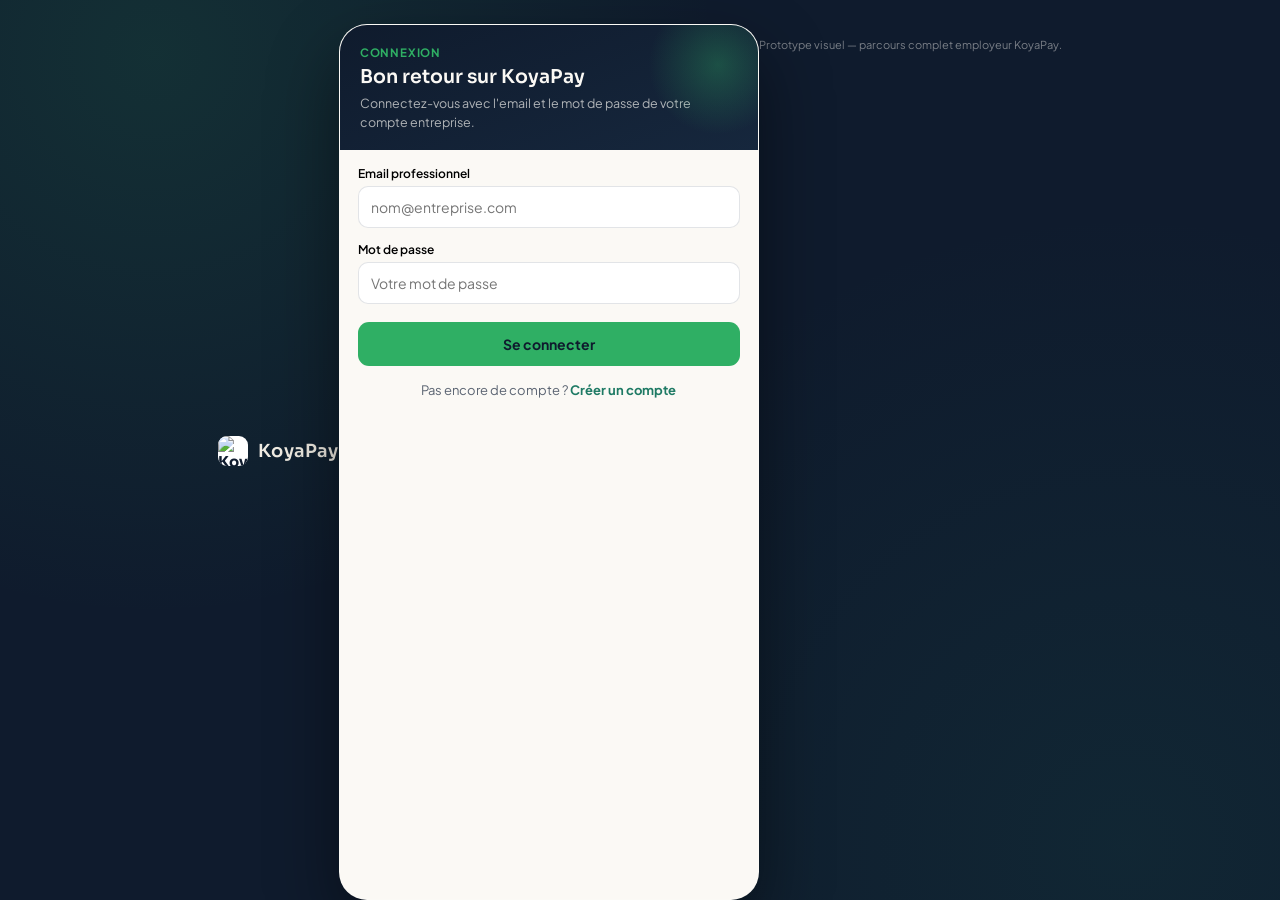
==== app.html @ 093647ba "Add files via upload" ====
<!DOCTYPE html>
<html lang="fr">
<head>
<meta charset="UTF-8">
<meta name="viewport" content="width=device-width, initial-scale=1.0">
<title>KoyaPay — Application</title>
<link rel="preconnect" href="https://fonts.googleapis.com">
<link href="https://fonts.googleapis.com/css2?family=Plus+Jakarta+Sans:wght@400;500;600;700;800&family=Sora:wght@500;600;700&display=swap" rel="stylesheet">
<link rel="stylesheet" href="https://cdnjs.cloudflare.com/ajax/libs/font-awesome/6.5.1/css/all.min.css">
<style>
  :root{
    --navy:#0F1B2D; --navy-2:#16273D; --paper:#FBF9F5; --paper-2:#F1EDE4;
    --ink:#14213D; --ink-soft:#5B6472; --gold:#2FAF64; --gold-deep:#1F8A4C;
    --teal:#1E7A64; --teal-bg:#E4F2EE; --line:rgba(20,33,61,0.12);
    --danger:#B23B3B; --danger-bg:#FBEAEA; --amber:#B8860B; --amber-bg:#FBF1DC;
  }
  *{box-sizing:border-box;}
  body{
    margin:0; font-family:'Plus Jakarta Sans', sans-serif;
    background:
      radial-gradient(circle at 12% 6%, rgba(47,175,100,0.14), transparent 40%),
      radial-gradient(circle at 88% 94%, rgba(30,122,100,0.12), transparent 45%),
      var(--navy);
    min-height:100vh; display:flex; justify-content:center; padding:24px 12px 0;
  }
  @media (max-width:480px){
    body{ padding:0; display:block; }
    .app{ width:100%!important; min-height:100vh!important; border-radius:0!important; border:none!important; box-shadow:none!important; }
    .footnote{ display:none; }
  }

  .app{
    width:420px; max-width:100%; background:var(--paper); border-radius:28px;
    border:1px solid rgba(255,255,255,0.08); box-shadow:0 30px 70px rgba(0,0,0,0.45);
    overflow:hidden; position:relative; min-height:820px; display:flex; flex-direction:column;
  }

  /* Topbar (partagée) */
  .topbar{ background:linear-gradient(160deg, var(--navy) 0%, var(--navy-2) 100%); color:var(--paper); padding:20px 20px 18px; position:relative; overflow:hidden; flex-shrink:0; }
  .topbar::after{ content:""; position:absolute; right:-30px; top:-30px; width:140px; height:140px; border-radius:50%; background:radial-gradient(circle, rgba(47,175,100,0.32), transparent 70%); pointer-events:none; }
  .topbar-row{ display:flex; justify-content:space-between; align-items:center; position:relative; }
  .topbar-title{ display:flex; align-items:center; gap:10px; position:relative; }
  .topbar-title i{ width:34px; height:34px; border-radius:10px; background:rgba(47,175,100,0.18); color:var(--gold); display:flex; align-items:center; justify-content:center; font-size:15px; }
  .topbar-title h1{ font-family:'Sora', sans-serif; font-size:17px; font-weight:600; margin:0; }
  .topbar-title p{ font-size:11.5px; color:rgba(251,249,245,0.6); margin:1px 0 0; }
  .add-btn{ width:36px; height:36px; border-radius:11px; border:none; background:var(--gold); color:var(--navy); font-size:16px; cursor:pointer; display:flex; align-items:center; justify-content:center; }
  .add-btn:active{ transform:scale(0.94); }

  .step-label{ font-size:11.5px; color:var(--gold); font-weight:700; text-transform:uppercase; letter-spacing:0.07em; margin:0 0 5px; position:relative; }
  .step-title{ font-family:'Sora', sans-serif; font-size:19px; font-weight:600; margin:0; position:relative; }
  .step-sub{ font-size:12.5px; color:rgba(251,249,245,0.68); margin:5px 0 0; line-height:1.5; position:relative; }
  .progress{ display:flex; gap:6px; margin-top:16px; position:relative; }
  .progress i{ flex:1; height:3px; border-radius:2px; background:rgba(251,249,245,0.18); overflow:hidden; }
  .progress i span{ display:block; height:100%; width:0%; background:var(--gold); transition:width .3s ease; }

  .stat-strip{ display:flex; gap:8px; margin-top:16px; position:relative; }
  .stat-pill{ flex:1; background:rgba(255,255,255,0.07); border-radius:12px; padding:10px 10px; display:flex; align-items:center; gap:8px; }
  .stat-pill i{ color:var(--gold); font-size:13px; }
  .stat-pill .val{ font-family:'Sora', sans-serif; font-size:13px; font-weight:600; line-height:1.1; }
  .stat-pill .lbl{ font-size:9.5px; color:rgba(251,249,245,0.55); }

  .tabs{ display:flex; gap:6px; margin-top:16px; position:relative; }
  .tab-btn{ flex:1; background:rgba(255,255,255,0.07); border:none; color:rgba(251,249,245,0.65); font-size:12px; font-weight:700; padding:9px 4px; border-radius:9px; cursor:pointer; font-family:'Plus Jakarta Sans', sans-serif; }
  .tab-btn.active{ background:var(--gold); color:var(--navy); }

  .content{ flex:1; padding:16px 18px 90px; overflow-y:auto; }
  .content.no-nav{ padding-bottom:20px; }

  .screen{ display:none; animation:fade .3s ease; }
  .screen.active{ display:block; }
  @keyframes fade{ from{opacity:0; transform:translateY(6px);} to{opacity:1; transform:translateY(0);} }

  label{ display:block; font-size:12px; font-weight:600; margin:0 0 5px; }
  label.first{ margin-top:0; }
  .field-row{ display:flex; gap:8px; }
  select, input{
    width:100%; border:1px solid var(--line); background:#fff; border-radius:10px; padding:11px 12px;
    font-size:14px; font-family:'Plus Jakarta Sans', sans-serif; color:var(--ink); outline:none; transition:border-color .15s;
  }
  select{ max-width:108px; }
  input:focus, select:focus{ border-color:var(--gold); box-shadow:0 0 0 3px rgba(47,175,100,0.15); }
  input:disabled, input[readonly]{ background:var(--paper-2); color:var(--ink-soft); }
  .hint{ font-size:11.5px; color:var(--ink-soft); margin-top:5px; }
  .error{ font-size:11.5px; color:var(--danger); margin-top:5px; display:none; }
  .checkbox-row{ display:flex; align-items:center; gap:8px; font-size:12.5px; font-weight:500; color:var(--ink-soft); margin-top:6px; cursor:pointer; }
  .checkbox-row input{ width:auto; }

  .btn{ width:100%; border:none; border-radius:11px; padding:13px 16px; font-family:'Plus Jakarta Sans', sans-serif; font-size:14px; font-weight:700; cursor:pointer; }
  .btn:active{ transform:scale(0.98); }
  .btn-primary{ background:var(--gold); color:var(--navy); margin-top:14px; }
  .btn-primary:hover{ background:var(--gold-deep); }
  .btn-ghost{ background:var(--paper-2); color:var(--ink-soft); margin-top:8px; border:1px solid var(--line); }
  .btn-outline{ background:#fff; color:var(--ink); border:1px solid var(--line); }

  .otp-row{ display:flex; gap:8px; margin-top:6px; }
  .otp-row input{ text-align:center; font-size:19px; font-weight:600; padding:10px 0; width:100%; }
  .resend{ display:flex; justify-content:space-between; align-items:center; margin-top:16px; font-size:12.5px; color:var(--ink-soft); }
  .btn-link{ background:none; border:none; color:var(--teal); font-weight:700; font-size:13px; padding:0; cursor:pointer; }

  /* Upload */
  .upload{ position:relative; border:1.5px dashed var(--line); border-radius:12px; padding:16px 40px 16px 16px; text-align:center; font-size:12.5px; color:var(--ink-soft); background:var(--paper-2); cursor:pointer; margin-top:6px; }
  .upload.filled{ border-style:solid; border-color:var(--teal); background:var(--teal-bg); color:var(--teal); font-weight:600; }
  .upload input{ display:none; }
  .upload-remove{ display:none; position:absolute; top:8px; right:8px; width:22px; height:22px; border-radius:50%; border:none; background:rgba(20,33,61,0.08); color:var(--ink-soft); font-size:13px; line-height:1; align-items:center; justify-content:center; cursor:pointer; }
  .upload.filled .upload-remove{ display:flex; background:rgba(255,255,255,0.6); color:var(--teal); }
  .upload-remove:hover{ background:rgba(20,33,61,0.16); }
  .upload-grid{ display:grid; grid-template-columns:1fr 1fr; gap:12px; }

  .summary-card{ background:var(--paper-2); border-radius:12px; padding:6px 16px; margin-top:8px; }
  .summary-card.plain{ background:#fff; border:1px solid var(--line); }
  .summary-row{ display:flex; justify-content:space-between; align-items:center; font-size:13px; padding:11px 0; border-bottom:1px solid var(--line); }
  .summary-row:last-child{ border-bottom:none; }
  .summary-row span:first-child{ color:var(--ink-soft); display:flex; align-items:center; gap:7px; }
  .summary-row span:first-child i{ color:var(--gold); font-size:12px; width:14px; }
  .summary-row span:last-child{ font-weight:700; color:var(--ink); }
  .summary-row.grand span:last-child{ font-family:'Sora', sans-serif; font-size:16px; color:var(--teal); }

  .done-wrap{ text-align:center; padding:26px 4px 6px; }
  .done-icon{ width:64px; height:64px; border-radius:50%; background:var(--teal-bg); color:var(--teal); display:flex; align-items:center; justify-content:center; margin:0 auto 18px; font-size:28px; }
  .done-title{ font-family:'Sora', sans-serif; font-size:19px; font-weight:600; color:var(--ink); margin:0 0 8px; }
  .done-sub{ font-size:13.5px; color:var(--ink-soft); line-height:1.6; margin:0 0 4px; }

  /* Search / list rows */
  .search-row{ display:flex; align-items:center; gap:8px; background:#fff; border:1px solid var(--line); border-radius:11px; padding:9px 12px; margin-bottom:14px; }
  .search-row i{ color:var(--ink-soft); font-size:13px; }
  .search-row input{ border:none; outline:none; flex:1; font-size:13.5px; font-family:'Plus Jakarta Sans', sans-serif; background:transparent; padding:0; }

  .emp-card{ background:#fff; border:1px solid var(--line); border-radius:14px; overflow:hidden; margin-bottom:10px; }
  .emp-head{ display:flex; align-items:center; gap:11px; padding:12px 14px; }
  .emp-avatar{ width:38px; height:38px; border-radius:10px; background:var(--teal-bg); color:var(--teal); display:flex; align-items:center; justify-content:center; font-family:'Sora', sans-serif; font-weight:600; font-size:13px; flex-shrink:0; }
  .emp-info{ flex:1; min-width:0; }
  .emp-name{ font-weight:700; font-size:13.5px; }
  .emp-sub{ font-size:11.5px; color:var(--ink-soft); display:flex; align-items:center; gap:5px; margin-top:2px; }
  .emp-net{ font-family:'Sora', sans-serif; font-size:13px; font-weight:600; margin-top:3px; }
  .cnss-badge{ display:inline-flex; align-items:center; gap:3px; font-size:10px; font-weight:700; padding:2px 7px; border-radius:20px; background:var(--teal-bg); color:var(--teal); margin-top:3px; }
  .emp-actions{ display:flex; flex-direction:column; gap:6px; }
  .icon-btn{ width:28px; height:28px; border-radius:8px; border:1px solid var(--line); background:var(--paper-2); color:var(--ink-soft); cursor:pointer; font-size:11.5px; }
  .icon-btn.danger:hover{ background:var(--danger-bg); color:var(--danger); }
  .icon-btn:hover{ background:var(--paper-2); }

  .empty-state{ text-align:center; padding:50px 20px; color:var(--ink-soft); }
  .empty-state i{ font-size:34px; color:var(--line); margin-bottom:12px; display:block; }
  .empty-state p{ font-size:13px; margin:0; }

  /* Accordéon paie */
  .emp-head.click{ cursor:pointer; }
  .emp-net-col{ margin-left:auto; text-align:right; }
  .emp-net-col .n{ font-family:'Sora', sans-serif; font-size:13.5px; font-weight:600; }
  .emp-net-col .l{ font-size:9.5px; color:var(--ink-soft); }
  .chev{ color:var(--ink-soft); font-size:11px; transition:transform .2s; }
  .emp-card.open .chev{ transform:rotate(180deg); }
  .emp-detail{ display:none; padding:0 14px 14px; border-top:1px solid var(--line); }
  .emp-card.open .emp-detail{ display:block; }
  .var-grid{ display:grid; grid-template-columns:1fr 1fr; gap:8px; margin-top:12px; }
  .var-field label{ font-size:10.5px; font-weight:700; color:var(--ink-soft); margin:0 0 4px; display:block; }
  .var-field input{ width:100%; border:1px solid var(--line); border-radius:8px; padding:7px 9px; font-size:12.5px; font-family:'Plus Jakarta Sans', sans-serif; outline:none; }
  .var-field input:focus{ border-color:var(--gold); }

  .total-bar{ background:var(--navy); color:var(--paper); border-radius:14px; padding:13px 16px; display:flex; justify-content:space-between; align-items:center; margin-top:4px; }
  .total-bar .l{ font-size:11.5px; color:rgba(251,249,245,0.65); }
  .total-bar .v{ font-family:'Sora', sans-serif; font-size:17px; font-weight:600; }

  .note-box{ display:flex; gap:10px; background:var(--paper-2); border-radius:12px; padding:12px 14px; margin-top:14px; }
  .note-box i{ color:var(--gold); font-size:15px; margin-top:1px; }
  .note-box p{ margin:0; font-size:12px; color:var(--ink-soft); line-height:1.5; }

  .method-grid{ display:grid; grid-template-columns:1fr 1fr; gap:9px; margin-top:14px; }
  .method-card{ border:1.5px solid var(--line); border-radius:12px; padding:13px 10px; text-align:center; cursor:pointer; background:#fff; }
  .method-card i{ font-size:19px; color:var(--ink-soft); display:block; margin-bottom:6px; }
  .method-card span{ font-size:11.5px; font-weight:700; }
  .method-card.selected{ border-color:var(--gold); background:rgba(47,175,100,0.08); }
  .method-card.selected i{ color:var(--gold); }

  /* Suivi / historique */
  .pay-card{ background:#fff; border:1px solid var(--line); border-radius:14px; padding:12px 14px; display:flex; align-items:center; gap:11px; margin-bottom:9px; }
  .status-badge{ display:inline-flex; align-items:center; gap:5px; font-size:10.5px; font-weight:700; padding:4px 9px; border-radius:20px; white-space:nowrap; }
  .status-badge.ok{ background:var(--teal-bg); color:var(--teal); }
  .status-badge.pending{ background:var(--amber-bg); color:var(--amber); }
  .status-badge.fail{ background:var(--danger-bg); color:var(--danger); }
  .retry-btn{ margin-top:6px; background:none; border:1px solid var(--danger); color:var(--danger); font-size:10.5px; font-weight:700; padding:4px 9px; border-radius:8px; cursor:pointer; }

  .hist-card{ background:#fff; border:1px solid var(--line); border-radius:14px; padding:13px 14px; margin-bottom:9px; display:flex; align-items:center; gap:12px; }
  .hist-icon{ width:38px; height:38px; border-radius:10px; background:var(--paper-2); color:var(--gold); display:flex; align-items:center; justify-content:center; font-size:15px; flex-shrink:0; }
  .hist-info{ flex:1; }
  .hist-title{ font-weight:700; font-size:13px; }
  .hist-sub{ font-size:11px; color:var(--ink-soft); margin-top:2px; }
  .hist-total{ font-family:'Sora', sans-serif; font-size:13px; font-weight:600; text-align:right; }
  .export-row{ display:flex; gap:8px; margin-bottom:16px; }
  .export-btn{ flex:1; background:var(--paper-2); border:1px solid var(--line); border-radius:10px; padding:9px; text-align:center; font-size:11.5px; font-weight:700; color:var(--ink); cursor:pointer; }
  .export-btn i{ display:block; margin-bottom:4px; color:var(--gold); font-size:14px; }
  .bulletin-row{ display:flex; align-items:center; gap:10px; padding:9px 0; border-top:1px solid var(--line); }
  .bulletin-row:first-child{ border-top:none; }
  .bulletin-row i{ color:var(--teal); font-size:14px; }
  .bulletin-row .n{ flex:1; font-size:12.5px; font-weight:600; }
  .bulletin-row button{ background:none; border:1px solid var(--line); border-radius:8px; padding:5px 10px; font-size:10.5px; font-weight:700; color:var(--ink-soft); cursor:pointer; }

  .section-title{ font-size:11.5px; text-transform:uppercase; letter-spacing:0.05em; color:var(--ink-soft); font-weight:700; margin:18px 0 10px; display:flex; align-items:center; gap:6px; }
  .section-title:first-child{ margin-top:0; }
  .section-title i{ color:var(--gold); font-size:12px; }
  .field-grid{ display:grid; grid-template-columns:1fr 1fr; gap:12px; }
  .field-grid .full{ grid-column:1 / -1; }

  .toggle-row{ display:flex; align-items:center; justify-content:space-between; padding:11px 0; border-top:1px solid var(--line); }
  .toggle-row:first-of-type{ border-top:none; }
  .toggle-left{ display:flex; align-items:center; gap:10px; }
  .toggle-left i{ color:var(--teal); font-size:14px; width:16px; }
  .toggle-left .t{ font-size:13px; font-weight:700; }
  .toggle-left .s{ font-size:11px; color:var(--ink-soft); }
  .switch{ position:relative; width:40px; height:22px; flex-shrink:0; }
  .switch input{ opacity:0; width:0; height:0; }
  .slider{ position:absolute; inset:0; background:var(--line); border-radius:20px; cursor:pointer; transition:.2s; }
  .slider::before{ content:""; position:absolute; width:16px; height:16px; left:3px; top:3px; background:#fff; border-radius:50%; transition:.2s; }
  .switch input:checked + .slider{ background:var(--teal); }
  .switch input:checked + .slider::before{ transform:translateX(18px); }

  .link-row{ display:flex; align-items:center; justify-content:space-between; padding:12px 2px; border-top:1px solid var(--line); cursor:pointer; }
  .link-row:first-of-type{ border-top:none; }
  .link-row .l{ display:flex; align-items:center; gap:10px; font-size:13px; font-weight:600; }
  .link-row .l i{ color:var(--ink-soft); width:16px; font-size:13px; }
  .link-row.danger .l, .link-row.danger .l i{ color:var(--danger); }

  .section-card{ background:#fff; border:1px solid var(--line); border-radius:14px; padding:16px; margin-bottom:14px; }

  .saved-toast{ position:absolute; left:50%; bottom:82px; transform:translate(-50%, 12px); background:var(--navy); color:var(--paper); padding:10px 18px; border-radius:30px; font-size:12.5px; font-weight:600; display:flex; align-items:center; gap:8px; opacity:0; transition:.25s; pointer-events:none; z-index:30; white-space:nowrap; }
  .saved-toast.show{ opacity:1; transform:translate(-50%, 0); }
  .saved-toast i{ color:var(--teal); }

  /* Dashboard */
  .quick-grid{ display:grid; grid-template-columns:1fr 1fr; gap:10px; margin-top:4px; }
  .quick-card{ background:#fff; border:1px solid var(--line); border-radius:14px; padding:14px; cursor:pointer; }
  .quick-card i{ color:var(--gold); font-size:18px; margin-bottom:8px; display:block; }
  .quick-card .t{ font-weight:700; font-size:13px; }
  .quick-card .s{ font-size:11px; color:var(--ink-soft); margin-top:2px; }

  /* Modales */
  .overlay{ display:none; position:absolute; inset:0; background:rgba(15,27,45,0.55); align-items:flex-end; justify-content:center; z-index:10; }
  .overlay.open{ display:flex; }
  .modal{ background:var(--paper); border-radius:22px 22px 0 0; width:100%; max-height:88%; overflow-y:auto; box-shadow:0 -20px 50px rgba(0,0,0,0.3); }
  .modal-head{ padding:18px 20px 14px; border-bottom:1px solid var(--line); display:flex; justify-content:space-between; align-items:center; position:sticky; top:0; background:var(--paper); }
  .modal-title{ font-family:'Sora', sans-serif; font-size:16px; font-weight:600; margin:0; display:flex; align-items:center; gap:8px; }
  .modal-title i{ color:var(--gold); font-size:15px; }
  .modal-close{ background:var(--paper-2); border:none; width:28px; height:28px; border-radius:9px; font-size:15px; color:var(--ink-soft); cursor:pointer; }
  .modal-body{ padding:18px 20px; }
  .modal-foot{ padding:14px 20px 20px; display:flex; gap:10px; }
  .modal .btn{ flex:1; margin-top:0; }

  .cnss-toggle{ display:flex; align-items:center; justify-content:space-between; background:var(--paper-2); border-radius:12px; padding:12px 14px; margin-top:4px; }
  .cnss-toggle-left{ display:flex; align-items:center; gap:10px; }
  .cnss-toggle-left i{ color:var(--teal); font-size:16px; }
  .cnss-toggle-left .t{ font-size:13px; font-weight:700; }
  .cnss-toggle-left .s{ font-size:11px; color:var(--ink-soft); }

  .dropzone{ border:1.5px dashed var(--line); border-radius:12px; padding:26px 16px; text-align:center; background:var(--paper-2); cursor:pointer; }
  .dropzone i{ font-size:22px; color:var(--gold); margin-bottom:8px; display:block; }
  .dropzone p{ margin:0; font-size:12.5px; font-weight:600; }
  .dropzone span{ font-size:11px; color:var(--ink-soft); }
  .dropzone input{ display:none; }
  .import-summary{ display:none; margin-top:14px; }
  .import-summary.show{ display:block; }
  .import-stats{ display:flex; gap:8px; margin-bottom:10px; }
  .import-stat{ flex:1; border-radius:10px; padding:10px; text-align:center; }
  .import-stat.ok{ background:var(--teal-bg); color:var(--teal); }
  .import-stat.ko{ background:var(--danger-bg); color:var(--danger); }
  .import-stat .n{ font-family:'Sora', sans-serif; font-size:18px; font-weight:600; }
  .import-stat .l{ font-size:10.5px; font-weight:600; }
  .import-errors{ border:1px solid var(--line); border-radius:10px; overflow:hidden; }
  .import-error-row{ display:flex; justify-content:space-between; padding:8px 11px; font-size:11.5px; border-bottom:1px solid var(--line); }
  .import-error-row:last-child{ border-bottom:none; }
  .import-error-row span:last-child{ color:var(--danger); font-weight:600; }

  /* Nav basse */
  .bottom-nav{ position:absolute; left:0; right:0; bottom:0; background:#fff; border-top:1px solid var(--line); padding:8px 6px calc(10px + env(safe-area-inset-bottom)); display:flex; justify-content:space-around; z-index:5; }
  .nav-btn{ background:none; border:none; cursor:pointer; display:flex; flex-direction:column; align-items:center; gap:3px; padding:6px 4px; border-radius:10px; color:var(--ink-soft); flex:1; max-width:70px; }
  .nav-btn i{ font-size:17px; }
  .nav-btn .nav-label{ font-size:9.5px; font-weight:700; max-height:0; opacity:0; overflow:hidden; transition:max-height .18s ease, opacity .18s ease; }
  .nav-btn.active{ color:var(--gold); }
  .nav-btn.active .nav-label{ max-height:14px; opacity:1; }

  .footnote{ text-align:center; font-size:11px; color:rgba(251,249,245,0.45); margin:14px 0 0; }
  .brand{ display:flex; align-items:center; gap:10px; margin-bottom:22px; color:#F1EDE4; }
  .brand .mark{ width:30px; height:30px; border-radius:9px; background:var(--gold); display:flex; align-items:center; justify-content:center; font-family:'Sora', sans-serif; font-weight:700; color:var(--navy); font-size:15px; }
  .brand .name{ font-family:'Sora', sans-serif; font-weight:600; font-size:18px; letter-spacing:0.2px; }
  @media (max-width:480px){ .brand{ display:none; } }

  /* ===== Vue employé (simulation) ===== */
  :root{ --wa-bg:#E9E0CF; --wa-bubble:#DCF3D1; --wa-green:#128C3E; }
  .emp-overlay{ display:none; position:absolute; inset:0; background:var(--navy); z-index:40; flex-direction:column; }
  .emp-overlay.open{ display:flex; }
  .emp-close-row{ display:flex; justify-content:space-between; align-items:center; padding:14px 16px 0; }
  .emp-close-row span{ color:var(--paper); font-family:'Sora',sans-serif; font-weight:600; font-size:13px; }
  .emp-close-row button{ background:rgba(255,255,255,0.1); border:none; color:#fff; width:28px; height:28px; border-radius:9px; font-size:15px; cursor:pointer; }
  .emp-pane{ display:none; flex:1; flex-direction:column; min-height:0; }
  .emp-pane.active{ display:flex; }

  #paneSms{ background:linear-gradient(180deg, var(--navy) 0%, var(--navy-2) 60%, #263a52 100%); color:#fff; padding:24px 20px 20px; align-items:center; }
  .lock-time{ text-align:center; font-family:'Sora', sans-serif; font-weight:300; font-size:46px; margin:6px 0 2px; }
  .lock-date{ text-align:center; font-size:13px; color:rgba(255,255,255,0.7); margin-bottom:22px; text-transform:capitalize; }
  .notif-card{ background:rgba(255,255,255,0.94); color:var(--ink); border-radius:16px; padding:14px 16px; display:flex; gap:12px; box-shadow:0 12px 30px rgba(0,0,0,0.25); }
  .notif-icon{ width:38px; height:38px; border-radius:10px; background:#FFCB05; color:#14213D; display:flex; align-items:center; justify-content:center; font-size:16px; flex-shrink:0; font-weight:800; font-family:'Sora',sans-serif; }
  .notif-body{ flex:1; }
  .notif-top{ display:flex; justify-content:space-between; font-size:11px; color:var(--ink-soft); margin-bottom:2px; }
  .notif-title{ font-weight:700; font-size:13.5px; }
  .notif-text{ font-size:12.5px; color:var(--ink-soft); margin-top:2px; line-height:1.4; }
  .notif-card.wa{ margin-top:12px; }
  .notif-icon.wa{ background:var(--wa-green); color:#fff; }
  .hint-pill{ margin-top:20px; background:rgba(255,255,255,0.08); border-radius:20px; padding:8px 16px; font-size:11.5px; color:rgba(255,255,255,0.65); text-align:center; }

  #paneWa{ background:var(--wa-bg); }
  .wa-header{ background:var(--wa-green); color:#fff; padding:12px 16px; display:flex; align-items:center; gap:10px; flex-shrink:0; }
  .wa-avatar{ width:36px; height:36px; border-radius:50%; background:#fff; color:var(--wa-green); display:flex; align-items:center; justify-content:center; font-family:'Sora',sans-serif; font-weight:700; font-size:13px; }
  .wa-header .n{ font-weight:700; font-size:14px; }
  .wa-header .s{ font-size:11px; color:rgba(255,255,255,0.75); }
  .wa-header i{ margin-left:auto; font-size:15px; opacity:0.85; }
  .wa-body{ flex:1; padding:14px 12px; overflow-y:auto; }
  .wa-date-chip{ text-align:center; margin-bottom:14px; }
  .wa-date-chip span{ background:rgba(255,255,255,0.6); font-size:10.5px; color:var(--ink-soft); padding:3px 10px; border-radius:8px; }
  .bubble{ background:var(--wa-bubble); border-radius:10px 10px 10px 2px; padding:9px 11px; max-width:86%; font-size:13px; color:#1B2B1E; line-height:1.5; margin-bottom:10px; box-shadow:0 1px 1px rgba(0,0,0,0.08); }
  .bubble .time{ display:block; text-align:right; font-size:10px; color:#5f7a63; margin-top:4px; }
  .doc-card{ background:#fff; border-radius:10px 10px 10px 2px; padding:12px; max-width:86%; margin-bottom:10px; box-shadow:0 1px 1px rgba(0,0,0,0.08); cursor:pointer; }
  .doc-card-inner{ display:flex; align-items:center; gap:10px; background:var(--paper-2); border-radius:8px; padding:10px; }
  .doc-card-inner i{ font-size:22px; color:#D8412F; }
  .doc-card-inner .n{ font-size:12.5px; font-weight:700; color:var(--ink); }
  .doc-card-inner .s{ font-size:10.5px; color:var(--ink-soft); }
  .doc-caption{ font-size:11.5px; color:var(--ink-soft); margin-top:6px; }
  .wa-footer{ padding:10px 12px; background:#f0ede6; display:flex; align-items:center; gap:8px; flex-shrink:0; }
  .wa-input{ flex:1; background:#fff; border-radius:20px; padding:9px 14px; font-size:12.5px; color:var(--ink-soft); }
  .wa-mic{ width:36px; height:36px; border-radius:50%; background:var(--wa-green); color:#fff; display:flex; align-items:center; justify-content:center; }

  #paneBulletin{ background:#5b5b5b; padding:16px; overflow-y:auto; }
  .payslip{ background:#fff; border-radius:6px; padding:22px 20px; box-shadow:0 6px 20px rgba(0,0,0,0.3); }
  .payslip-head{ display:flex; justify-content:space-between; align-items:flex-start; border-bottom:2px solid var(--navy); padding-bottom:12px; margin-bottom:14px; }
  .payslip-brand{ display:flex; align-items:center; gap:8px; }
  .payslip-brand .mark{ width:26px; height:26px; border-radius:8px; background:var(--gold); display:flex; align-items:center; justify-content:center; font-family:'Sora',sans-serif; font-weight:700; color:var(--navy); font-size:12px; }
  .payslip-brand .n{ font-family:'Sora',sans-serif; font-weight:700; font-size:14px; color:var(--navy); }
  .payslip-head .period{ text-align:right; font-size:11px; color:var(--ink-soft); }
  .payslip-head .period strong{ display:block; font-size:13px; color:var(--ink); }
  .payslip-company{ font-size:11.5px; color:var(--ink-soft); margin-bottom:16px; line-height:1.6; }
  .payslip-company b{ color:var(--ink); }
  .payslip-emp{ background:var(--paper-2); border-radius:8px; padding:10px 12px; font-size:11.5px; margin-bottom:16px; display:grid; grid-template-columns:1fr 1fr; gap:4px 10px; }
  .payslip-emp span{ color:var(--ink-soft); }
  .payslip-emp b{ color:var(--ink); }
  .payslip-table{ width:100%; border-collapse:collapse; font-size:12px; margin-bottom:14px; }
  .payslip-table th{ text-align:left; font-size:10px; text-transform:uppercase; color:var(--ink-soft); border-bottom:1px solid var(--line); padding:6px 4px; }
  .payslip-table td{ padding:7px 4px; border-bottom:1px solid var(--line); }
  .payslip-table td:last-child, .payslip-table th:last-child{ text-align:right; }
  .payslip-total{ display:flex; justify-content:space-between; align-items:center; background:var(--navy); color:#fff; border-radius:8px; padding:11px 14px; margin-bottom:18px; }
  .payslip-total .l{ font-size:11.5px; color:rgba(251,249,245,0.7); }
  .payslip-total .v{ font-family:'Sora',sans-serif; font-size:16px; font-weight:700; color:var(--gold); }
  .payslip-sign{ display:flex; justify-content:flex-end; gap:20px; }
  .stamp{ width:64px; height:64px; border:2px solid var(--teal); border-radius:50%; display:flex; align-items:center; justify-content:center; transform:rotate(-12deg); color:var(--teal); font-size:9px; font-weight:800; text-align:center; line-height:1.2; text-transform:uppercase; }
  .sign-line{ text-align:center; }
  .sign-line .mark2{ font-family:'Sora',sans-serif; font-style:italic; font-size:20px; color:var(--navy); border-bottom:1px solid var(--ink); padding:0 14px 4px; }
  .sign-line .l{ font-size:9.5px; color:var(--ink-soft); margin-top:4px; }

  /* Login gate */
  #loginFlow{display:none;flex-direction:column;flex:1;}
  #loginFlow.active{display:flex !important;}
  .login-switch{text-align:center;margin-top:16px;font-size:13px;color:var(--ink-soft);}
  .login-switch a{color:var(--teal);font-weight:700;cursor:pointer;}
  .login-switch a:hover{text-decoration:underline;}

</style>
</head>
<body>

<div class="brand"><img class="mark" src="koyapay-logo.png" alt="KoyaPay" style="width:30px;height:30px;border-radius:9px;object-fit:contain;background:#fff;"><div class="name">KoyaPay</div></div>

<div class="app">


  <!-- ============ LOGIN ============ -->
  <div id="loginFlow" class="active" style="display:flex;flex-direction:column;flex:1;">
    <div class="topbar">
      <p class="step-label">Connexion</p>
      <h1 class="step-title">Bon retour sur KoyaPay</h1>
      <p class="step-sub">Connectez-vous avec l'email et le mot de passe de votre compte entreprise.</p>
    </div>
    <div class="content no-nav">
      <div class="screen active">
        <label class="first">Email professionnel</label>
        <input type="email" id="loginEmail" placeholder="nom@entreprise.com" autocomplete="username">
        <div class="error" id="err-loginEmail">Entrez une adresse email valide.</div>

        <label style="margin-top:14px;">Mot de passe</label>
        <input type="password" id="loginPassword" placeholder="Votre mot de passe" autocomplete="current-password">
        <div class="error" id="err-loginPassword">Mot de passe incorrect.</div>

        <button class="btn btn-primary" onclick="doLogin()" style="margin-top:18px;">Se connecter</button>
        <div class="login-switch">Pas encore de compte ? <a onclick="showOnboarding()">Créer un compte</a></div>
      </div>
    </div>
  </div>

  <!-- ============ ONBOARDING ============ -->
  <div id="onboardingFlow" style="display:none;">
    <div class="topbar">
      <p class="step-label" id="obStepLabel">Étape 1 sur 3</p>
      <h1 class="step-title" id="obStepTitle">Créer votre compte</h1>
      <p class="step-sub" id="obStepSub">Renseignez vos informations pour commencer à payer vos équipes en un seul dépôt.</p>
      <div class="progress"><i><span id="obP1"></span></i><i><span id="obP2"></span></i><i><span id="obP3"></span></i></div>
    </div>
    <div class="content no-nav">

      <div class="screen active" id="obScreen1">
        <label class="first">Téléphone</label>
        <div class="field-row">
          <select id="indicatif">
            <option value="+229">🇧🇯 +229</option>
            <option value="+225">🇨🇮 +225</option>
            <option value="+221">🇸🇳 +221</option>
            <option value="+33">🇫🇷 +33</option>
            <option value="+1">🇺🇸 +1</option>
          </select>
          <input type="tel" id="phone" placeholder="01 97 00 00 00" inputmode="numeric">
        </div>
        <div class="error" id="err-phone">Entrez un numéro de téléphone valide.</div>

        <label>Email professionnel</label>
        <input type="email" id="email" placeholder="nom@entreprise.com">
        <div class="error" id="err-email">Entrez une adresse email valide.</div>

        <label>Mot de passe</label>
        <input type="password" id="password" placeholder="8 caractères minimum">
        <p class="hint">Au moins 8 caractères, avec une majuscule, un chiffre et un symbole.</p>
        <div class="error" id="err-password">Le mot de passe doit contenir une majuscule, un chiffre et un symbole (8 caractères minimum).</div>

        <button class="btn btn-primary" onclick="obGoToStep2()">Continuer</button>
        <div class="login-switch">Déjà un compte ? <a onclick="showLogin()">Se connecter</a></div>
      </div>

      <div class="screen" id="obScreen2">
        <p style="font-size:13px; color:var(--ink-soft); margin:0 0 4px;">Code envoyé par email à <strong id="otpPhoneDisplay" style="color:var(--ink);"></strong></p>
        <label class="first">Code de vérification</label>
        <div class="otp-row">
          <input maxlength="1" inputmode="numeric" class="otp-digit"><input maxlength="1" inputmode="numeric" class="otp-digit">
          <input maxlength="1" inputmode="numeric" class="otp-digit"><input maxlength="1" inputmode="numeric" class="otp-digit">
          <input maxlength="1" inputmode="numeric" class="otp-digit"><input maxlength="1" inputmode="numeric" class="otp-digit">
        </div>
        <div class="error" id="err-otp">Code incorrect ou incomplet. Réessayez.</div>
        <div class="note-box" id="otpLockMsg" style="display:none; background:var(--danger-bg);">
          <i class="fa-solid fa-lock" style="color:var(--danger);"></i>
          <p style="color:var(--danger);">Trop de tentatives. Réessayez dans <strong id="otpLockTimer">15:00</strong>.</p>
        </div>
        <p class="hint" style="margin-top:8px;">Astuce démo : le code valide est <strong>123456</strong>.</p>
        <div class="resend"><span id="resendTimer">Renvoyer le code dans 60s</span><button class="btn-link" id="resendBtn" style="display:none;" onclick="obResendCode()">Renvoyer le code</button></div>

        <p class="section-title" style="margin-top:16px;"><i class="fa-solid fa-flask"></i>Tester un cas d'erreur (démo)</p>
        <div style="display:flex; gap:6px; flex-wrap:wrap;">
          <button type="button" class="btn-ghost" style="flex:1; margin-top:0; padding:9px 6px; font-size:11px;" onclick="obSimulate('expired')">Code expiré</button>
          <button type="button" class="btn-ghost" style="flex:1; margin-top:0; padding:9px 6px; font-size:11px;" onclick="obSimulate('sms')">Échec d'envoi de l'email</button>
        </div>

        <button class="btn btn-primary" id="otpVerifyBtn" onclick="obGoToStep3()">Vérifier</button>
        <button class="btn btn-ghost" onclick="obGoToStep(1)">Retour</button>
      </div>

      <div class="screen" id="obScreen3">
        <label class="first">Nom de l'entreprise</label>
        <input type="text" id="companyName" placeholder="Ex : Atlas Textile SARL">
        <div class="error" id="err-companyName">Indiquez le nom de votre entreprise.</div>

        <label>Numéro WhatsApp</label>
        <input type="tel" id="companyWhatsapp" placeholder="01 97 00 00 00" inputmode="numeric">
        <div class="error" id="err-whatsapp">Indiquez un numéro WhatsApp.</div>
        <label class="checkbox-row"><input type="checkbox" id="sameAsPhone" onchange="toggleSameWhatsapp()"><span>C'est le même numéro que celui saisi à l'inscription</span></label>

        <label style="margin-top:16px;">Cachet de l'entreprise</label>
        <div class="upload" id="obUploadCachet" onclick="triggerUpload('obFileCachet')">
          <span id="obUploadCachetText">Déposer une image (PNG, JPG)</span>
          <input type="file" id="obFileCachet" accept="image/*" onchange="handleUpload(this,'obUploadCachet','obUploadCachetText')">
          <button type="button" class="upload-remove" onclick="removeUpload(event,'obFileCachet','obUploadCachet','obUploadCachetText','Déposer une image (PNG, JPG)')">×</button>
        </div>

        <label>Signature autorisée</label>
        <div class="upload" id="obUploadSignature" onclick="triggerUpload('obFileSignature')">
          <span id="obUploadSignatureText">Déposer une image (PNG, JPG)</span>
          <input type="file" id="obFileSignature" accept="image/*" onchange="handleUpload(this,'obUploadSignature','obUploadSignatureText')">
          <button type="button" class="upload-remove" onclick="removeUpload(event,'obFileSignature','obUploadSignature','obUploadSignatureText','Déposer une image (PNG, JPG)')">×</button>
        </div>

        <button class="btn btn-primary" onclick="obGoToStep4()">Créer mon espace</button>
        <button class="btn btn-ghost" onclick="obGoToStep(2)">Retour</button>
      </div>

      <div class="screen" id="obScreen4">
        <div class="done-wrap">
          <div class="done-icon"><i class="fa-solid fa-check"></i></div>
          <p class="done-title">Votre espace est prêt</p>
          <p class="done-sub">Vous pouvez maintenant ajouter vos employés et préparer votre première paie.</p>
        </div>
        <div class="summary-card">
          <div class="summary-row"><span>Entreprise</span><span id="sumCompany">—</span></div>
          <div class="summary-row"><span>Téléphone</span><span id="sumPhone">—</span></div>
          <div class="summary-row"><span>Email</span><span id="sumEmail">—</span></div>
          <div class="summary-row"><span>WhatsApp</span><span id="sumWhatsapp">—</span></div>
        </div>
        <button class="btn btn-primary" onclick="enterApp()">Accéder à mon espace</button>
      </div>

    </div>
  </div>

  <!-- ============ APPLICATION PRINCIPALE ============ -->
  <div id="mainApp" style="display:none; flex-direction:column; flex:1; min-height:0;">

    <!-- Accueil -->
    <div class="view" id="viewHome">
      <div class="topbar">
        <div class="topbar-title"><i class="fa-solid fa-house"></i><div><h1 id="homeCompanyName">Atlas Textile SARL</h1><p>Tableau de bord</p></div></div>
        <div class="stat-strip">
          <div class="stat-pill"><i class="fa-solid fa-user-group"></i><div><div class="val" id="homeStatEmp">3</div><div class="lbl">Employés</div></div></div>
          <div class="stat-pill"><i class="fa-solid fa-sack-dollar"></i><div><div class="val" id="homeStatMass">0</div><div class="lbl">Masse salariale</div></div></div>
        </div>
      </div>
      <div class="content">
        <p class="section-title"><i class="fa-solid fa-bolt"></i>Actions rapides</p>
        <div class="quick-grid">
          <div class="quick-card" onclick="switchView('employees')"><i class="fa-solid fa-users"></i><div class="t">Employés</div><div class="s">Ajouter, importer, gérer</div></div>
          <div class="quick-card" onclick="switchView('payroll')"><i class="fa-solid fa-money-bill-transfer"></i><div class="t">Nouvelle paie</div><div class="s">Préparer & déposer</div></div>
          <div class="quick-card" onclick="switchView('tracking')"><i class="fa-solid fa-chart-line"></i><div class="t">Suivi</div><div class="s">Statuts en direct</div></div>
          <div class="quick-card" onclick="switchView('settings')"><i class="fa-solid fa-gear"></i><div class="t">Paramètres</div><div class="s">Entreprise & sécurité</div></div>
        </div>
        <p class="section-title"><i class="fa-solid fa-clock-rotate-left"></i>Dernière paie</p>
        <div class="hist-card">
          <div class="hist-icon"><i class="fa-solid fa-circle-check"></i></div>
          <div class="hist-info"><div class="hist-title">Paie d'août 2026</div><div class="hist-sub">3 employés · payée le 2 août</div></div>
          <div class="hist-total">366 500 FCFA</div>
        </div>
      </div>
    </div>

    <!-- Employés -->
    <div class="view" id="viewEmployees" style="display:none;">
      <div class="topbar">
        <div class="topbar-row">
          <div class="topbar-title"><i class="fa-solid fa-users"></i><div><h1>Employés</h1><p>Ajoutez et gérez votre équipe</p></div></div>
          <button class="add-btn" onclick="openAdd()"><i class="fa-solid fa-plus"></i></button>
        </div>
        <div class="stat-strip">
          <div class="stat-pill"><i class="fa-solid fa-user-group"></i><div><div class="val" id="statCount">3</div><div class="lbl">Employés</div></div></div>
          <div class="stat-pill"><i class="fa-solid fa-sack-dollar"></i><div><div class="val" id="statTotal">0</div><div class="lbl">Masse salariale</div></div></div>
          <div class="stat-pill"><i class="fa-solid fa-shield-halved"></i><div><div class="val" id="statCnss">0</div><div class="lbl">Déclarés CNSS</div></div></div>
        </div>
      </div>
      <div class="content">
        <div class="search-row">
          <i class="fa-solid fa-magnifying-glass"></i>
          <input placeholder="Rechercher un employé…" oninput="filterList(this.value)">
          <i class="fa-solid fa-file-excel" style="cursor:pointer;" onclick="openImport()" title="Importer un fichier Excel"></i>
        </div>
        <div class="list" id="empList"></div>
        <div class="empty-state" id="emptyState" style="display:none;"><i class="fa-solid fa-user-plus"></i><p>Aucun employé pour le moment.</p></div>
      </div>
    </div>

    <!-- Paie -->
    <div class="view" id="viewPayroll" style="display:none;">
      <div class="topbar">
        <p class="step-label" id="payStepLabel">Étape 1 sur 4</p>
        <h1 class="step-title" id="payStepTitle">Préparez la paie</h1>
        <p class="step-sub" id="payStepSub">Ajustez les primes, transport ou retenues de chaque employé pour ce mois.</p>
        <div class="progress"><i><span id="payP1"></span></i><i><span id="payP2"></span></i><i><span id="payP3"></span></i><i><span id="payP4"></span></i></div>
      </div>
      <div class="content" style="display:flex; flex-direction:column;">

        <div class="screen active" id="payScreen1">
          <div id="payEmpList" style="margin-bottom:10px;"></div>
          <div class="total-bar"><span class="l">Total général</span><span class="v" id="grandTotal">0 FCFA</span></div>
          <button class="btn btn-primary" onclick="payGoToStep(2)">Choisir la date de paiement</button>
        </div>

        <div class="screen" id="payScreen2">
          <label class="first">Date de paiement</label>
          <input type="date" id="payDate">
          <div class="note-box"><i class="fa-solid fa-circle-info"></i><p>Vous pourrez encore modifier la paie jusqu'à la veille de cette date. Passé ce délai, elle sera verrouillée.</p></div>
          <button class="btn btn-primary" onclick="payGoToStep3()">Voir le récapitulatif</button>
          <button class="btn btn-ghost" onclick="payGoToStep(1)">Retour</button>
        </div>

        <div class="screen" id="payScreen3">
          <div class="summary-card plain">
            <div class="summary-row"><span><i class="fa-solid fa-users"></i>Employés</span><span id="sumEmpCount">3</span></div>
            <div class="summary-row"><span><i class="fa-solid fa-calendar-day"></i>Date de paiement</span><span id="sumDate">—</span></div>
            <div class="summary-row"><span><i class="fa-solid fa-sack-dollar"></i>Total net</span><span id="sumNet">0 FCFA</span></div>
            <div class="summary-row"><span><i class="fa-solid fa-receipt"></i>Frais KoyaPay</span><span id="sumFees">0 FCFA</span></div>
            <div class="summary-row grand"><span><i class="fa-solid fa-wallet"></i>Montant à déposer</span><span id="sumTotal">0 FCFA</span></div>
          </div>
          <label class="first" style="margin-top:18px;">Méthode de dépôt</label>
          <div class="method-grid">
            <div class="method-card selected" data-m="MTN MoMo" onclick="selectMethod(this)"><i class="fa-solid fa-mobile-screen-button"></i><span>MTN MoMo</span></div>
            <div class="method-card" data-m="Moov Money" onclick="selectMethod(this)"><i class="fa-solid fa-mobile-screen-button"></i><span>Moov Money</span></div>
            <div class="method-card" data-m="Celtiis Cash" onclick="selectMethod(this)"><i class="fa-solid fa-mobile-screen-button"></i><span>Celtiis Cash</span></div>
            <div class="method-card" data-m="Virement bancaire" onclick="selectMethod(this)"><i class="fa-solid fa-building-columns"></i><span>Virement</span></div>
          </div>

          <div class="error" id="err-deposit" style="margin-top:14px;"></div>

          <p class="section-title" style="margin-top:16px;"><i class="fa-solid fa-flask"></i>Tester un cas d'erreur (démo)</p>
          <select id="depositScenario" style="margin-top:0; max-width:100%;">
            <option value="ok">Succès (par défaut)</option>
            <option value="balance">Solde insuffisant</option>
            <option value="timeout">Délai dépassé (timeout)</option>
            <option value="operator">Échec opérateur</option>
            <option value="invalid">Numéro invalide</option>
            <option value="blocked">Compte bloqué</option>
            <option value="ceiling">Plafond atteint</option>
          </select>

          <button class="btn btn-primary" id="depositBtn" onclick="payDeposit()">Déposer les fonds</button>
          <button class="btn btn-ghost" onclick="payGoToStep(2)">Retour</button>
        </div>

        <div class="screen" id="payScreen4">
          <div class="done-wrap">
            <div class="done-icon"><i class="fa-solid fa-check"></i></div>
            <p class="done-title">Paiement programmé</p>
            <p class="done-sub" id="confirmSub">Vos employés seront payés à la date choisie et recevront leur bulletin sur WhatsApp.</p>
            <button class="btn btn-primary" onclick="switchView('tracking')">Voir le suivi</button>
          </div>
        </div>

      </div>
    </div>

    <!-- Suivi / historique -->
    <div class="view" id="viewTracking" style="display:none;">
      <div class="topbar">
        <div class="topbar-title"><i class="fa-solid fa-chart-line"></i><div><h1>Suivi & historique</h1><p id="trackSubtitle">Dernière paie</p></div></div>
        <div class="tabs">
          <button class="tab-btn active" onclick="showPane('suivi', this)">Suivi en direct</button>
          <button class="tab-btn" onclick="showPane('historique', this)">Historique</button>
        </div>
      </div>
      <div class="content">
        <div class="pane active" id="pane-suivi">
          <div class="stat-strip" style="margin-top:0; margin-bottom:14px;">
            <div class="stat-pill" style="background:#fff; border:1px solid var(--line);"><div style="text-align:center; width:100%;"><div class="val" id="cOk" style="color:var(--teal);">0</div><div class="lbl" style="color:var(--ink-soft);">Payés</div></div></div>
            <div class="stat-pill" style="background:#fff; border:1px solid var(--line);"><div style="text-align:center; width:100%;"><div class="val" id="cPending" style="color:var(--amber);">0</div><div class="lbl" style="color:var(--ink-soft);">En attente</div></div></div>
            <div class="stat-pill" style="background:#fff; border:1px solid var(--line);"><div style="text-align:center; width:100%;"><div class="val" id="cFail" style="color:var(--danger);">0</div><div class="lbl" style="color:var(--ink-soft);">Échecs</div></div></div>
          </div>
          <div id="trackPayList"></div>
          <div class="quick-card" style="margin-top:10px; display:flex; align-items:center; gap:12px;" onclick="openEmployeeView()">
            <i class="fa-solid fa-mobile-screen-button" style="margin:0; font-size:20px;"></i>
            <div><div class="t">Voir côté employé</div><div class="s">Notification, WhatsApp & bulletin reçus</div></div>
          </div>
        </div>
        <div class="pane" id="pane-historique">
          <div class="export-row">
            <div class="export-btn" onclick="settingsToast('Journal exporté (démo)')"><i class="fa-solid fa-file-arrow-down"></i>Exporter le journal</div>
            <div class="export-btn" onclick="settingsToast('Bulletins exportés (démo)')"><i class="fa-solid fa-folder-open"></i>Tous les bulletins</div>
          </div>
          <p class="section-title"><i class="fa-solid fa-clock-rotate-left"></i>Paies précédentes</p>
          <div class="hist-card"><div class="hist-icon"><i class="fa-solid fa-circle-check"></i></div><div class="hist-info"><div class="hist-title">Paie d'août 2026</div><div class="hist-sub">3 employés · payée le 2 août</div></div><div class="hist-total">366 500 FCFA</div></div>
          <div class="hist-card"><div class="hist-icon"><i class="fa-solid fa-circle-check"></i></div><div class="hist-info"><div class="hist-title">Paie de juillet 2026</div><div class="hist-sub">3 employés · payée le 1 juil.</div></div><div class="hist-total">351 000 FCFA</div></div>
          <p class="section-title" style="margin-top:18px;"><i class="fa-solid fa-file-invoice"></i>Bulletins envoyés</p>
          <div class="hist-card" style="display:block;" id="bulletinList"></div>
        </div>
      </div>
    </div>

    <!-- Paramètres -->
    <div class="view" id="viewSettings" style="display:none;">
      <div class="topbar">
        <div class="topbar-title"><i class="fa-solid fa-gear"></i><div><h1>Paramètres</h1><p>Informations, sécurité et documents</p></div></div>
      </div>
      <div class="content">
        <div class="section-card">
          <p class="section-title"><i class="fa-solid fa-building"></i>Informations de l'entreprise</p>
          <div style="margin-bottom:13px;"><label>Nom de l'entreprise</label><input id="setCompanyName" value="Atlas Textile SARL"></div>
          <div style="margin-bottom:13px;"><label>Numéro WhatsApp</label><input value="+229 01 97 12 34 56"></div>
          <div><label>Email professionnel</label><input value="contact@atlastextile.bj" type="email"></div>
        </div>
        <div class="section-card">
          <p class="section-title"><i class="fa-solid fa-stamp"></i>Cachet & signature</p>
          <div class="upload-grid">
            <div class="upload filled" id="setUploadCachet" onclick="triggerUpload('setFileCachet')">
              <span id="setUploadCachetText">✓ cachet.png</span>
              <input type="file" id="setFileCachet" accept="image/*" onchange="handleUpload(this,'setUploadCachet','setUploadCachetText')">
              <button type="button" class="upload-remove" onclick="removeUpload(event,'setFileCachet','setUploadCachet','setUploadCachetText','Déposer le cachet')">×</button>
            </div>
            <div class="upload filled" id="setUploadSignature" onclick="triggerUpload('setFileSignature')">
              <span id="setUploadSignatureText">✓ signature.png</span>
              <input type="file" id="setFileSignature" accept="image/*" onchange="handleUpload(this,'setUploadSignature','setUploadSignatureText')">
              <button type="button" class="upload-remove" onclick="removeUpload(event,'setFileSignature','setUploadSignature','setUploadSignatureText','Déposer la signature')">×</button>
            </div>
          </div>
          <p style="font-size:11px; color:var(--ink-soft); margin:10px 0 0;">Utilisés pour signer automatiquement les bulletins de paie.</p>
        </div>
        <div class="section-card">
          <p class="section-title"><i class="fa-solid fa-shield-halved"></i>Sécurité</p>
          <div class="toggle-row"><div class="toggle-left"><i class="fa-solid fa-key"></i><div><div class="t">Vérification en deux étapes</div><div class="s">Code envoyé par email à chaque connexion</div></div></div><label class="switch"><input type="checkbox" checked><span class="slider"></span></label></div>
          <div class="toggle-row"><div class="toggle-left"><i class="fa-solid fa-fingerprint"></i><div><div class="t">Verrouillage biométrique</div><div class="s">Empreinte ou reconnaissance faciale</div></div></div><label class="switch"><input type="checkbox"><span class="slider"></span></label></div>
          <div class="link-row" onclick="settingsToast('Redirection vers le changement de mot de passe')"><div class="l"><i class="fa-solid fa-lock"></i>Changer le mot de passe</div><i class="fa-solid fa-chevron-right"></i></div>
        </div>
        <div class="section-card">
          <p class="section-title"><i class="fa-solid fa-sliders"></i>Général</p>
          <div class="link-row" onclick="settingsToast('Redirection vers les moyens de paiement')"><div class="l"><i class="fa-solid fa-credit-card"></i>Moyens de dépôt enregistrés</div><i class="fa-solid fa-chevron-right"></i></div>
          <div class="link-row" onclick="settingsToast('Redirection vers l\'assistance')"><div class="l"><i class="fa-solid fa-circle-question"></i>Aide & assistance</div><i class="fa-solid fa-chevron-right"></i></div>
          <div class="link-row danger" onclick="settingsToast('Déconnexion simulée')"><div class="l"><i class="fa-solid fa-right-from-bracket"></i>Se déconnecter</div><i class="fa-solid fa-chevron-right"></i></div>
        </div>
        <button class="btn btn-primary" onclick="saveSettings()">Enregistrer les modifications</button>
      </div>
    </div>

    <div class="bottom-nav">
      <button class="nav-btn active" data-view="home" data-label="Accueil" onclick="selectNav(this)"><i class="fa-solid fa-house"></i><span class="nav-label">Accueil</span></button>
      <button class="nav-btn" data-view="employees" data-label="Employés" onclick="selectNav(this)"><i class="fa-solid fa-users"></i><span class="nav-label">Employés</span></button>
      <button class="nav-btn" data-view="payroll" data-label="Paie" onclick="selectNav(this)"><i class="fa-solid fa-money-bill-transfer"></i><span class="nav-label">Paie</span></button>
      <button class="nav-btn" data-view="tracking" data-label="Historique" onclick="selectNav(this)"><i class="fa-solid fa-clock-rotate-left"></i><span class="nav-label">Historique</span></button>
      <button class="nav-btn" data-view="settings" data-label="Réglages" onclick="selectNav(this)"><i class="fa-solid fa-gear"></i><span class="nav-label">Réglages</span></button>
    </div>
  </div>

  <!-- Modal Ajout / Édition employé -->
  <div class="overlay" id="addOverlay">
    <div class="modal">
      <div class="modal-head"><h2 class="modal-title"><i class="fa-solid fa-user-pen"></i><span id="modalTitleText">Ajouter un employé</span></h2><button class="modal-close" onclick="closeAdd()">×</button></div>
      <div class="modal-body">
        <div class="section-title"><i class="fa-solid fa-id-card"></i>Identité</div>
        <div class="field-grid">
          <div><label>Nom</label><input id="empNom" placeholder="Kouassi"><div class="error" id="err-empNom">Nom requis.</div></div>
          <div><label>Prénom</label><input id="empPrenom" placeholder="Awa"><div class="error" id="err-empPrenom">Prénom requis.</div></div>
          <div class="full"><label>Email</label><input id="empEmail" type="email" placeholder="awa.kouassi@entreprise.com"></div>
        </div>
        <div class="section-title"><i class="fa-solid fa-phone"></i>Contacts</div>
        <div class="field-grid">
          <div class="full"><label>Mobile Money (+229)</label><input id="empMomo" placeholder="01 97 00 00 00" inputmode="numeric"><div class="error" id="err-empMomo">Numéro à 10 chiffres requis.</div></div>
          <div class="full"><label>WhatsApp</label><input id="empWhatsapp" placeholder="01 97 00 00 00" inputmode="numeric"></div>
          <div class="full"><label class="checkbox-row"><input type="checkbox" id="empSameNumber" onchange="toggleEmpSameNumber()"><span>Même numéro que le Mobile Money</span></label></div>
        </div>
        <div class="section-title"><i class="fa-solid fa-wallet"></i>Rémunération</div>
        <label>Salaire de base (FCFA)</label>
        <input id="empBase" type="number" min="0" placeholder="0">
        <p style="font-size:11px; color:var(--ink-soft); margin:6px 0 0;">Primes, transport, commissions et retenues seront demandés au moment de préparer chaque paie mensuelle.</p>
        <div class="cnss-toggle">
          <div class="cnss-toggle-left"><i class="fa-solid fa-shield-halved"></i><div><div class="t">Déclaré à la CNSS</div><div class="s">Cotisation sociale appliquée</div></div></div>
          <label class="switch"><input type="checkbox" id="empCnss"><span class="slider"></span></label>
        </div>
      </div>
      <div class="modal-foot"><button class="btn btn-ghost" onclick="closeAdd()">Annuler</button><button class="btn btn-primary" onclick="saveEmployee()" id="saveBtnLabel">Ajouter l'employé</button></div>
    </div>
  </div>

  <!-- Modal Import Excel -->
  <div class="overlay" id="importOverlay">
    <div class="modal">
      <div class="modal-head"><h2 class="modal-title"><i class="fa-solid fa-file-excel"></i>Importer depuis Excel</h2><button class="modal-close" onclick="closeImport()">×</button></div>
      <div class="modal-body">
        <div class="dropzone" onclick="document.getElementById('excelFile').click()">
          <i class="fa-solid fa-cloud-arrow-up"></i><p>Glissez votre fichier ici ou cliquez pour parcourir</p><span>Formats acceptés : .xlsx, .xls</span>
          <input type="file" id="excelFile" onchange="handleExcelImport(this)">
        </div>
        <div class="error" id="err-import" style="margin-top:10px;"></div>
        <div class="import-summary" id="importSummary">
          <div class="import-stats"><div class="import-stat ok"><div class="n" id="importOkCount">0</div><div class="l">réussis</div></div><div class="import-stat ko"><div class="n" id="importKoCount">0</div><div class="l">échoués</div></div></div>
          <div class="import-errors" id="importErrorsList"></div>
          <button type="button" class="btn btn-outline btn" style="margin-top:12px;" onclick="downloadImportReport()"><i class="fa-solid fa-download"></i>&nbsp; Télécharger le rapport</button>
        </div>
      </div>
      <div class="modal-foot"><button class="btn btn-ghost" onclick="closeImport()">Fermer</button><button class="btn btn-primary" id="importConfirmBtn" style="display:none;" onclick="confirmImport()">Ajouter les employés valides</button></div>
    </div>
  </div>

  <!-- Vue employé (simulation) -->
  <div class="emp-overlay" id="employeeOverlay">
    <div class="emp-close-row">
      <span>Aperçu — côté employé</span>
      <button onclick="closeEmployeeView()">×</button>
    </div>
    <div class="tabs" style="padding:12px 16px 0; background:transparent;">
      <button class="tab-btn active" onclick="showEmpPane('Sms', this)"><i class="fa-solid fa-bell"></i>Notification</button>
      <button class="tab-btn" onclick="showEmpPane('Wa', this)"><i class="fa-brands fa-whatsapp"></i>WhatsApp</button>
      <button class="tab-btn" onclick="showEmpPane('Bulletin', this)"><i class="fa-solid fa-file-invoice"></i>Bulletin</button>
    </div>

    <div class="emp-pane active" id="paneSms">
      <div class="lock-time">08:14</div>
      <div class="lock-date">mercredi 2 septembre</div>
      <div class="notif-card">
        <div class="notif-icon">M</div>
        <div class="notif-body">
          <div class="notif-top"><span>MTN MoMo</span><span>maintenant</span></div>
          <div class="notif-title">+125 000 FCFA reçus</div>
          <div class="notif-text">De : ATLAS TEXTILE SARL. Nouveau solde : 187 400 FCFA. Réf : UP-20260902-114.</div>
        </div>
      </div>
      <div class="notif-card wa">
        <div class="notif-icon wa"><i class="fa-brands fa-whatsapp"></i></div>
        <div class="notif-body">
          <div class="notif-top"><span>KoyaPay</span><span>maintenant</span></div>
          <div class="notif-title">Votre bulletin de paie est arrivé</div>
          <div class="notif-text">Bonjour Awa, votre salaire du mois a été déposé. Bulletin joint 📄</div>
        </div>
      </div>
      <div class="hint-pill">Aucune application KoyaPay à installer — tout se passe sur Mobile Money et WhatsApp.</div>
    </div>

    <div class="emp-pane" id="paneWa">
      <div class="wa-header">
        <div class="wa-avatar" style="overflow:hidden; padding:2px;"><img src="koyapay-logo.png" alt="KoyaPay" style="width:100%;height:100%;object-fit:contain;"></div>
        <div><div class="n">KoyaPay</div><div class="s">Compte professionnel</div></div>
        <i class="fa-solid fa-phone"></i><i class="fa-solid fa-ellipsis-vertical"></i>
      </div>
      <div class="wa-body">
        <div class="wa-date-chip"><span>Aujourd'hui</span></div>
        <div class="bubble">Bonjour Awa 👋 Votre salaire de <strong>125 000 FCFA</strong> vient d'être déposé sur votre compte Mobile Money (MTN).<span class="time">08:14 ✓✓</span></div>
        <div class="doc-card" onclick="showEmpPane('Bulletin', document.querySelectorAll('#employeeOverlay .tab-btn')[2])">
          <div class="doc-card-inner"><i class="fa-solid fa-file-pdf"></i><div><div class="n">Bulletin_Aout_2026_Kouassi.pdf</div><div class="s">142 Ko · PDF</div></div></div>
          <div class="doc-caption">Votre bulletin de paie — appuyez pour l'ouvrir</div>
        </div>
        <div class="bubble">N'hésitez pas à le conserver pour vos démarches. Bonne journée ! 🌿<span class="time">08:14 ✓✓</span></div>
      </div>
      <div class="wa-footer"><div class="wa-input">Écrire un message…</div><div class="wa-mic"><i class="fa-solid fa-microphone"></i></div></div>
    </div>

    <div class="emp-pane" id="paneBulletin">
      <div class="payslip">
        <div class="payslip-head">
          <div class="payslip-brand"><img class="mark" src="koyapay-logo.png" alt="KoyaPay" style="width:26px;height:26px;border-radius:8px;object-fit:contain;"><div class="n">KoyaPay</div></div>
          <div class="period">Bulletin de paie<strong>Août 2026</strong></div>
        </div>
        <div class="payslip-company"><b>ATLAS TEXTILE SARL</b> — Cotonou, Bénin<br>Contact : +229 01 97 12 34 56</div>
        <div class="payslip-emp">
          <div><span>Employé</span><br><b>Awa Kouassi</b></div>
          <div><span>Mobile Money</span><br><b>+229 01 97 12 34 56</b></div>
          <div><span>Statut CNSS</span><br><b>Déclaré</b></div>
          <div><span>Date de paiement</span><br><b>2 septembre 2026</b></div>
        </div>
        <table class="payslip-table">
          <thead><tr><th>Élément</th><th>Montant</th></tr></thead>
          <tbody>
            <tr><td>Salaire de base</td><td>125 000 FCFA</td></tr>
            <tr><td>Commission</td><td>0 FCFA</td></tr>
            <tr><td>Primes</td><td>0 FCFA</td></tr>
            <tr><td>Transport</td><td>0 FCFA</td></tr>
            <tr><td>Autres</td><td>0 FCFA</td></tr>
            <tr><td>Retenues</td><td>− 0 FCFA</td></tr>
          </tbody>
        </table>
        <div class="payslip-total"><span class="l">Net payé</span><span class="v">125 000 FCFA</span></div>
        <div class="payslip-sign">
          <div class="stamp">Atlas<br>Textile<br>SARL</div>
          <div class="sign-line"><div class="mark2">A. Koudjo</div><div class="l">Signature autorisée</div></div>
        </div>
      </div>
    </div>
  </div>

  <!-- Confirmation générique -->
  <div class="overlay" id="confirmOverlay" style="align-items:center;">
    <div class="modal" style="border-radius:18px; max-width:320px;">
      <div class="modal-body" style="text-align:center; padding-top:26px;">
        <div style="width:52px; height:52px; border-radius:50%; background:var(--danger-bg); color:var(--danger); display:flex; align-items:center; justify-content:center; margin:0 auto 14px; font-size:20px;"><i class="fa-solid fa-trash"></i></div>
        <p style="font-family:'Sora',sans-serif; font-weight:600; font-size:15px; margin:0 0 6px;" id="confirmTitle">Supprimer cet employé ?</p>
        <p style="font-size:12.5px; color:var(--ink-soft); margin:0;" id="confirmText">Cette action est définitive.</p>
      </div>
      <div class="modal-foot">
        <button class="btn btn-ghost" onclick="closeConfirm()">Annuler</button>
        <button class="btn btn-primary" style="background:var(--danger); color:#fff;" id="confirmActionBtn" onclick="confirmYes()">Supprimer</button>
      </div>
    </div>
  </div>

  <div class="saved-toast" id="toast"><i class="fa-solid fa-circle-check"></i><span id="toastMsg">Enregistré</span></div>
</div>

<p class="footnote">Prototype visuel — parcours complet employeur KoyaPay.</p>

<script>
/* ===================== Utilitaires partagés ===================== */
function fmt(n){ return Math.round(n).toLocaleString('fr-FR') + ' FCFA'; }
function initials(p,n){ return (p[0]||'').toUpperCase() + (n[0]||'').toUpperCase(); }
function showError(id, show){ document.getElementById('err-'+id).style.display = show ? 'block' : 'none'; }

function formatPhoneInput(el){
  return () => {
    const digits = el.value.replace(/\D/g,'').slice(0,10);
    el.value = (digits.match(/.{1,2}/g) || []).join(' ');
  };
}

function triggerUpload(id){ document.getElementById(id).click(); }
function handleUpload(inputEl, boxId, textId){
  if(inputEl.files && inputEl.files[0]){
    document.getElementById(boxId).classList.add('filled');
    document.getElementById(textId).textContent = '✓ ' + inputEl.files[0].name;
  }
}
function removeUpload(e, inputId, boxId, textId, defaultText){
  e.stopPropagation();
  document.getElementById(inputId).value = '';
  document.getElementById(boxId).classList.remove('filled');
  document.getElementById(textId).textContent = defaultText;
}

let toastTimer;
function settingsToast(msg){
  document.getElementById('toastMsg').textContent = msg;
  const t = document.getElementById('toast');
  t.classList.add('show');
  clearTimeout(toastTimer);
  toastTimer = setTimeout(()=>t.classList.remove('show'), 2200);
}
function saveSettings(){
  document.getElementById('homeCompanyName').textContent = document.getElementById('setCompanyName').value || 'Mon entreprise';
  settingsToast('Modifications enregistrées');
}

/* ===================== Données partagées ===================== */
let employees = [
  { nom:'Kouassi', prenom:'Awa', email:'awa.kouassi@entreprise.com', momo:'01 97 12 34 56', whatsapp:'01 97 12 34 56', base:125000, cnss:true, commission:0, primes:0, transport:0, autres:0, retenues:0 },
  { nom:'Dossou', prenom:'Fabrice', email:'f.dossou@entreprise.com', momo:'01 96 22 11 09', whatsapp:'01 96 22 11 09', base:98000, cnss:false, commission:0, primes:0, transport:0, autres:0, retenues:0 },
  { nom:'Adjovi', prenom:'Nadège', email:'n.adjovi@entreprise.com', momo:'01 91 45 67 12', whatsapp:'01 40 12 09 88', base:143500, cnss:true, commission:0, primes:0, transport:0, autres:0, retenues:0 }
];

/* ===================== Onboarding ===================== */
let timerInterval;
document.getElementById('phone').addEventListener('input', formatPhoneInput(document.getElementById('phone')));
document.getElementById('companyWhatsapp').addEventListener('input', formatPhoneInput(document.getElementById('companyWhatsapp')));

function obGoToStep(n){
  document.querySelectorAll('#onboardingFlow .screen').forEach(s => s.classList.remove('active'));
  document.getElementById('obScreen'+n).classList.add('active');
  obUpdateProgress(n);
  const heads = {
    1: ['Étape 1 sur 3', 'Créer votre compte', "Renseignez vos informations pour commencer à payer vos équipes en un seul dépôt."],
    2: ['Étape 1 sur 3', 'Vérifiez votre email', "Entrez le code à 6 chiffres reçu par email."],
    3: ['Étape 2 sur 3', "Parlez-nous de votre entreprise", "Ces informations apparaîtront sur les bulletins de paie envoyés à vos employés."],
    4: ['Étape 3 sur 3', 'Bienvenue sur KoyaPay', ""]
  };
  const [label, title, sub] = heads[n];
  document.getElementById('obStepLabel').textContent = label;
  document.getElementById('obStepTitle').textContent = title;
  document.getElementById('obStepSub').textContent = sub;
  if(n === 2){
    const email = document.getElementById('email').value || 'votre adresse email';
    document.getElementById('otpPhoneDisplay').textContent = email;
    otpSentAt = Date.now();
    otpForceExpired = false;
    otpSmsFailed = false;
    otpAttempts = 0;
    obStartTimer();
  }
}
function obUpdateProgress(n){
  const fills = { 1:[0,0,0], 2:[100,0,0], 3:[100,100,0], 4:[100,100,100] };
  const [a,b,c] = fills[n] || [0,0,0];
  document.getElementById('obP1').style.width = a+'%';
  document.getElementById('obP2').style.width = b+'%';
  document.getElementById('obP3').style.width = c+'%';
}
function obGoToStep2(){
  const phone = document.getElementById('phone').value.trim();
  const email = document.getElementById('email').value.trim();
  const password = document.getElementById('password').value;
  let ok = true;
  if(phone.replace(/\D/g,'').length < 10){ showError('phone', true); ok = false; } else showError('phone', false);
  if(!/^\S+@\S+\.\S+$/.test(email)){ showError('email', true); ok = false; } else showError('email', false);
  if(password.length < 8 || !/[A-Z]/.test(password) || !/[0-9]/.test(password) || !/[^A-Za-z0-9]/.test(password)){ showError('password', true); ok = false; } else showError('password', false);
  if(ok) obGoToStep(2);
}
document.querySelectorAll('.otp-digit').forEach((el, i, arr) => {
  el.addEventListener('input', () => {
    el.value = el.value.replace(/\D/g,'');
    if(el.value && i < arr.length - 1) arr[i+1].focus();
    showError('otp', false);
  });
  el.addEventListener('keydown', (e) => { if(e.key === 'Backspace' && !el.value && i > 0) arr[i-1].focus(); });
});

let otpAttempts = 0;
const otpMaxAttempts = 5;
let otpLocked = false;
let otpLockInterval = null;
let otpSentAt = 0;
let otpForceExpired = false;
let otpSmsFailed = false;
const OTP_VALIDITY_MS = 10*60*1000;

function otpShowError(msg){
  const el = document.getElementById('err-otp');
  el.textContent = msg;
  el.style.display = 'block';
}

function obSimulate(kind){
  if(kind === 'expired'){ otpForceExpired = true; otpShowError('Ce code a expiré. Demandez-en un nouveau code.'); }
  if(kind === 'sms'){
    otpSmsFailed = true;
    otpShowError("Échec d'envoi de l'email. Vérifiez l'adresse ou réessayez dans quelques instants.");
  }
}

function obGoToStep3(){
  if(otpLocked) return;
  if(otpSmsFailed){ otpShowError("Échec d'envoi de l'email. Vérifiez l'adresse ou réessayez dans quelques instants."); return; }
  const digits = Array.from(document.querySelectorAll('.otp-digit')).map(i => i.value).join('');
  if(digits.length !== 6){ otpShowError('Entrez les 6 chiffres du code.'); return; }
  if(otpForceExpired || (otpSentAt && Date.now() - otpSentAt > OTP_VALIDITY_MS)){
    otpShowError('Ce code a expiré. Demandez-en un nouveau code.');
    return;
  }
  if(digits !== '123456'){
    otpAttempts++;
    const remaining = otpMaxAttempts - otpAttempts;
    if(remaining <= 0){ obLockOtp(); return; }
    otpShowError(`Code incorrect. Il vous reste ${remaining} tentative(s) avant blocage.`);
    return;
  }
  clearInterval(timerInterval);
  clearInterval(otpLockInterval);
  obGoToStep(3);
}

function obLockOtp(){
  otpLocked = true;
  showError('otp', false);
  document.getElementById('otpLockMsg').style.display = 'flex';
  document.querySelectorAll('.otp-digit').forEach(i=>i.disabled=true);
  document.getElementById('otpVerifyBtn').disabled = true;
  document.getElementById('resendBtn').style.display = 'none';
  document.getElementById('resendTimer').style.display = 'none';
  let s = 15*60;
  const label = () => { const m=Math.floor(s/60), sec=s%60; document.getElementById('otpLockTimer').textContent = `${m}:${sec.toString().padStart(2,'0')}`; };
  label();
  otpLockInterval = setInterval(() => {
    s--;
    if(s <= 0){ clearInterval(otpLockInterval); obUnlockOtp(); } else label();
  }, 1000);
}
function obUnlockOtp(){
  otpLocked = false; otpAttempts = 0;
  document.getElementById('otpLockMsg').style.display = 'none';
  document.querySelectorAll('.otp-digit').forEach(i=>{ i.disabled=false; i.value=''; });
  document.getElementById('otpVerifyBtn').disabled = false;
  obStartTimer();
}
function obResendCode(){
  otpForceExpired = false;
  otpSmsFailed = false;
  otpSentAt = Date.now();
  document.querySelectorAll('.otp-digit').forEach(i=>i.value='');
  showError('otp', false);
  obStartTimer();
}
function obStartTimer(){
  clearInterval(timerInterval);
  let s = 60;
  document.getElementById('resendBtn').style.display = 'none';
  document.getElementById('resendTimer').style.display = 'inline';
  document.getElementById('resendTimer').textContent = 'Renvoyer le code dans '+s+'s';
  timerInterval = setInterval(() => {
    s--;
    if(s <= 0){ clearInterval(timerInterval); document.getElementById('resendTimer').style.display = 'none'; document.getElementById('resendBtn').style.display = 'inline'; }
    else document.getElementById('resendTimer').textContent = 'Renvoyer le code dans '+s+'s';
  }, 1000);
}
function toggleSameWhatsapp(){
  const checked = document.getElementById('sameAsPhone').checked;
  const wa = document.getElementById('companyWhatsapp');
  if(checked){ wa.value = document.getElementById('phone').value; wa.readOnly = true; wa.style.background = 'var(--paper-2)'; showError('whatsapp', false); }
  else { wa.readOnly = false; wa.value = ''; wa.style.background = '#fff'; wa.focus(); }
}
function obGoToStep4(){
  const name = document.getElementById('companyName').value.trim();
  const wa = document.getElementById('companyWhatsapp').value.trim();
  let ok = true;
  if(!name){ showError('companyName', true); ok = false; } else showError('companyName', false);
  if(wa.replace(/\D/g,'').length < 10){ showError('whatsapp', true); ok = false; } else showError('whatsapp', false);
  if(!ok) return;
  document.getElementById('sumCompany').textContent = name;
  const ind = document.getElementById('indicatif').value;
  document.getElementById('sumPhone').textContent = ind + ' ' + (document.getElementById('phone').value || '—');
  document.getElementById('sumEmail').textContent = document.getElementById('email').value || '—';
  document.getElementById('sumWhatsapp').textContent = ind + ' ' + document.getElementById('companyWhatsapp').value;
  document.getElementById('homeCompanyName').textContent = name;
  document.getElementById('setCompanyName').value = name;
  obGoToStep(4);
}
function enterApp(){
  document.getElementById('onboardingFlow').style.display = 'none';
  const lf = document.getElementById('loginFlow');
  if(lf){ lf.style.display = 'none'; lf.classList.remove('active'); }
  document.getElementById('mainApp').style.display = 'flex';
  switchView('home');
}

/* ===================== Vue : Employés ===================== */
let editingIndex = null;

function empNetOf(e){ return e.base; }

function renderList(list){
  const wrap = document.getElementById('empList');
  const empty = document.getElementById('emptyState');
  wrap.innerHTML = '';
  if(list.length === 0){ empty.style.display = 'block'; updateStats(); return; }
  empty.style.display = 'none';
  list.forEach((e) => {
    const realIndex = employees.indexOf(e);
    const card = document.createElement('div');
    card.className = 'emp-card';
    card.innerHTML = `
      <div class="emp-head">
        <div class="emp-avatar">${initials(e.prenom, e.nom)}</div>
        <div class="emp-info">
          <div class="emp-name">${e.prenom} ${e.nom}</div>
          <div class="emp-sub"><i class="fa-solid fa-mobile-screen-button" style="font-size:10px;"></i>+229 ${e.momo}</div>
          <div class="emp-net">${fmt(e.base)}</div>
          ${e.cnss ? '<span class="cnss-badge"><i class="fa-solid fa-shield-halved"></i>CNSS</span>' : ''}
        </div>
        <div class="emp-actions">
          <button class="icon-btn" onclick="editEmployee(${realIndex})"><i class="fa-solid fa-pen"></i></button>
          <button class="icon-btn danger" onclick="removeEmployee(${realIndex})"><i class="fa-solid fa-trash"></i></button>
        </div>
      </div>`;
    wrap.appendChild(card);
  });
  updateStats();
}
function updateStats(){
  document.getElementById('statCount').textContent = employees.length;
  document.getElementById('statTotal').textContent = employees.reduce((s,e)=>s+e.base,0).toLocaleString('fr-FR');
  document.getElementById('statCnss').textContent = employees.filter(e=>e.cnss).length;
  document.getElementById('homeStatEmp').textContent = employees.length;
  document.getElementById('homeStatMass').textContent = employees.reduce((s,e)=>s+e.base,0).toLocaleString('fr-FR');
}
let confirmCallback = null;
function askConfirm(title, text, onYes){
  document.getElementById('confirmTitle').textContent = title;
  document.getElementById('confirmText').textContent = text;
  confirmCallback = onYes;
  document.getElementById('confirmOverlay').classList.add('open');
}
function closeConfirm(){
  document.getElementById('confirmOverlay').classList.remove('open');
  confirmCallback = null;
}
function confirmYes(){
  const cb = confirmCallback;
  closeConfirm();
  if(cb) cb();
}

function removeEmployee(i){
  const e = employees[i];
  askConfirm(
    'Supprimer cet employé ?',
    `${e.prenom} ${e.nom} sera retiré de votre liste. Cette action est définitive.`,
    () => { employees.splice(i,1); renderList(employees); }
  );
}
function filterList(q){
  q = q.trim().toLowerCase();
  renderList(!q ? employees : employees.filter(e => (e.prenom+' '+e.nom).toLowerCase().includes(q)));
}
document.getElementById('empMomo').addEventListener('input', formatPhoneInput(document.getElementById('empMomo')));
document.getElementById('empWhatsapp').addEventListener('input', formatPhoneInput(document.getElementById('empWhatsapp')));
function toggleEmpSameNumber(){
  const checked = document.getElementById('empSameNumber').checked;
  const wa = document.getElementById('empWhatsapp');
  if(checked){ wa.value = document.getElementById('empMomo').value; wa.readOnly = true; wa.style.background = 'var(--paper-2)'; }
  else { wa.readOnly = false; wa.value = ''; wa.style.background = '#fff'; }
}
function resetForm(){
  ['empNom','empPrenom','empEmail','empMomo','empWhatsapp','empBase'].forEach(id => document.getElementById(id).value = '');
  document.getElementById('empCnss').checked = false;
  document.getElementById('empSameNumber').checked = false;
  document.getElementById('empWhatsapp').readOnly = false;
  document.getElementById('empWhatsapp').style.background = '#fff';
  ['empNom','empPrenom','empMomo'].forEach(id => document.getElementById('err-'+id).style.display='none');
}
function openAdd(){
  editingIndex = null; resetForm();
  document.getElementById('modalTitleText').textContent = 'Ajouter un employé';
  document.getElementById('saveBtnLabel').textContent = "Ajouter l'employé";
  document.getElementById('addOverlay').classList.add('open');
}
function editEmployee(i){
  editingIndex = i; const e = employees[i]; resetForm();
  document.getElementById('empNom').value = e.nom;
  document.getElementById('empPrenom').value = e.prenom;
  document.getElementById('empEmail').value = e.email;
  document.getElementById('empMomo').value = e.momo;
  document.getElementById('empWhatsapp').value = e.whatsapp;
  document.getElementById('empBase').value = e.base;
  document.getElementById('empCnss').checked = e.cnss;
  document.getElementById('modalTitleText').textContent = "Modifier l'employé";
  document.getElementById('saveBtnLabel').textContent = 'Enregistrer les modifications';
  document.getElementById('addOverlay').classList.add('open');
}
function closeAdd(){ document.getElementById('addOverlay').classList.remove('open'); editingIndex = null; }
function saveEmployee(){
  const nom = document.getElementById('empNom').value.trim();
  const prenom = document.getElementById('empPrenom').value.trim();
  const momo = document.getElementById('empMomo').value.trim();
  let ok = true;
  if(!nom){ document.getElementById('err-empNom').style.display='block'; ok=false; } else document.getElementById('err-empNom').style.display='none';
  if(!prenom){ document.getElementById('err-empPrenom').style.display='block'; ok=false; } else document.getElementById('err-empPrenom').style.display='none';
  if(momo.replace(/\D/g,'').length !== 10){ document.getElementById('err-empMomo').style.display='block'; ok=false; } else document.getElementById('err-empMomo').style.display='none';
  if(!ok) return;
  const base = { nom, prenom, email: document.getElementById('empEmail').value.trim(), momo,
    whatsapp: document.getElementById('empWhatsapp').value.trim() || momo,
    base: parseFloat(document.getElementById('empBase').value) || 0,
    cnss: document.getElementById('empCnss').checked };
  if(editingIndex !== null){ employees[editingIndex] = { ...employees[editingIndex], ...base }; }
  else { employees.push({ ...base, commission:0, primes:0, transport:0, autres:0, retenues:0 }); }
  renderList(employees);
  closeAdd();
}
function openImport(){ document.getElementById('importOverlay').classList.add('open'); }
function closeImport(){
  document.getElementById('importOverlay').classList.remove('open');
  document.getElementById('importSummary').classList.remove('show');
  document.getElementById('importConfirmBtn').style.display = 'none';
  document.getElementById('excelFile').value = '';
  document.getElementById('err-import').style.display = 'none';
  pendingImport = [];
}
let pendingImport = [];
let lastImportErrors = [];
function handleExcelImport(input){
  if(!input.files || !input.files[0]) return;
  const file = input.files[0];
  const errEl = document.getElementById('err-import');
  errEl.style.display = 'none';
  const validExt = /\.(xlsx|xls)$/i.test(file.name);
  if(!validExt){
    errEl.textContent = 'Format de fichier non pris en charge. Utilisez un fichier .xlsx ou .xls.';
    errEl.style.display = 'block';
    document.getElementById('importSummary').classList.remove('show');
    input.value = '';
    return;
  }
  pendingImport = [
    { nom:'Houngbo', prenom:'Sèdjro', email:'', momo:'01 95 33 20 14', whatsapp:'01 95 33 20 14', base:110000, cnss:true, commission:0, primes:0, transport:0, autres:0, retenues:0 },
    { nom:'Yai', prenom:'Chantal', email:'', momo:'01 90 08 77 41', whatsapp:'01 90 08 77 41', base:132000, cnss:false, commission:0, primes:0, transport:0, autres:0, retenues:0 }
  ];
  lastImportErrors = [ { line:5, reason:'Numéro Mobile Money manquant' }, { line:9, reason:'Salaire invalide' } ];
  document.getElementById('importOkCount').textContent = pendingImport.length;
  document.getElementById('importKoCount').textContent = lastImportErrors.length;
  document.getElementById('importErrorsList').innerHTML = lastImportErrors.map(e => `<div class="import-error-row"><span>Ligne ${e.line}</span><span>${e.reason}</span></div>`).join('');
  document.getElementById('importSummary').classList.add('show');
  document.getElementById('importConfirmBtn').style.display = 'inline-flex';
}
function downloadImportReport(){
  const lines = ['Ligne;Raison', ...lastImportErrors.map(e => `${e.line};${e.reason}`)];
  const blob = new Blob([lines.join('\n')], { type:'text/csv;charset=utf-8;' });
  const url = URL.createObjectURL(blob);
  const a = document.createElement('a');
  a.href = url; a.download = 'rapport-import-koyapay.csv';
  document.body.appendChild(a); a.click(); document.body.removeChild(a);
  URL.revokeObjectURL(url);
}
function confirmImport(){ pendingImport.forEach(p => employees.push(p)); renderList(employees); closeImport(); }

/* ===================== Vue : Paie ===================== */
let selectedMethod = 'MTN MoMo';
function payNetOf(e){ return Math.max(e.base+e.commission+e.primes+e.transport+e.autres-e.retenues, 0); }
function renderPayroll(){
  const wrap = document.getElementById('payEmpList');
  wrap.innerHTML = '';
  employees.forEach((e,i) => {
    const card = document.createElement('div');
    card.className = 'emp-card';
    card.innerHTML = `
      <div class="emp-head click" onclick="this.parentElement.classList.toggle('open')">
        <div class="emp-avatar">${initials(e.prenom,e.nom)}</div>
        <div><div class="emp-name">${e.prenom} ${e.nom}</div><div class="emp-sub">Base ${fmt(e.base)}</div></div>
        <div class="emp-net-col"><div class="n" id="paynet-${i}">${fmt(payNetOf(e))}</div><div class="l">net ce mois</div></div>
        <i class="fa-solid fa-chevron-down chev"></i>
      </div>
      <div class="emp-detail">
        <div class="var-grid">
          <div class="var-field"><label>Commission</label><input type="number" min="0" value="${e.commission}" oninput="payUpdateVar(${i},'commission',this.value)"></div>
          <div class="var-field"><label>Primes</label><input type="number" min="0" value="${e.primes}" oninput="payUpdateVar(${i},'primes',this.value)"></div>
          <div class="var-field"><label>Transport</label><input type="number" min="0" value="${e.transport}" oninput="payUpdateVar(${i},'transport',this.value)"></div>
          <div class="var-field"><label>Autres</label><input type="number" min="0" value="${e.autres}" oninput="payUpdateVar(${i},'autres',this.value)"></div>
          <div class="var-field" style="grid-column:1/-1;"><label>Retenues</label><input type="number" min="0" value="${e.retenues}" oninput="payUpdateVar(${i},'retenues',this.value)"></div>
        </div>
      </div>`;
    wrap.appendChild(card);
  });
  payUpdateGrandTotal();
}
function payUpdateVar(i, key, val){
  employees[i][key] = parseFloat(val) || 0;
  document.getElementById('paynet-'+i).textContent = fmt(payNetOf(employees[i]));
  payUpdateGrandTotal();
}
function payUpdateGrandTotal(){
  const total = employees.reduce((s,e)=>s+payNetOf(e),0);
  document.getElementById('grandTotal').textContent = fmt(total);
  return total;
}
function computeFees(totalNet, count){
  if(totalNet <= 500000) return totalNet * 0.007;
  if(totalNet <= 1000000) return totalNet * 0.005 + 50*count;
  return totalNet * 0.004 + 50*count;
}
function payGoToStep(n){
  document.querySelectorAll('#viewPayroll .screen').forEach(s=>s.classList.remove('active'));
  document.getElementById('payScreen'+n).classList.add('active');
  const heads = {
    1: ['Étape 1 sur 4','Préparez la paie',"Ajustez les primes, transport ou retenues de chaque employé pour ce mois."],
    2: ['Étape 2 sur 4','Choisissez la date',"À quelle date vos employés doivent-ils être payés ?"],
    3: ['Étape 3 sur 4','Récapitulatif & dépôt',"Vérifiez le montant total et choisissez votre moyen de dépôt."],
    4: ['Étape 4 sur 4','Confirmation',""]
  };
  const [l,t,s] = heads[n];
  document.getElementById('payStepLabel').textContent = l;
  document.getElementById('payStepTitle').textContent = t;
  document.getElementById('payStepSub').textContent = s;
  const fills = {1:[0,0,0,0],2:[100,0,0,0],3:[100,100,0,0],4:[100,100,100,100]};
  const f = fills[n];
  ['payP1','payP2','payP3','payP4'].forEach((id,idx)=>document.getElementById(id).style.width = f[idx]+'%');
}
function payGoToStep3(){
  const date = document.getElementById('payDate').value;
  document.getElementById('sumDate').textContent = date ? new Date(date+'T00:00:00').toLocaleDateString('fr-FR',{day:'numeric',month:'long',year:'numeric'}) : 'Non choisie';
  const total = payUpdateGrandTotal();
  const fees = computeFees(total, employees.length);
  document.getElementById('sumEmpCount').textContent = employees.length;
  document.getElementById('sumNet').textContent = fmt(total);
  document.getElementById('sumFees').textContent = fmt(fees);
  document.getElementById('sumTotal').textContent = fmt(total+fees);
  payGoToStep(3);
}
function selectMethod(el){
  document.querySelectorAll('.method-card').forEach(c=>c.classList.remove('selected'));
  el.classList.add('selected');
  selectedMethod = el.dataset.m;
}
function payGoToStep4(){
  document.getElementById('confirmSub').textContent = `Dépôt via ${selectedMethod} confirmé. Vos employés seront payés le ${document.getElementById('sumDate').textContent} et recevront leur bulletin sur WhatsApp.`;
  payGoToStep(4);
}

const depositErrorMessages = {
  balance: "Solde insuffisant pour couvrir ce dépôt. Complétez votre solde et réessayez.",
  timeout: "Le délai de traitement a été dépassé. Vérifiez votre connexion et réessayez.",
  operator: "L'opérateur Mobile Money a rejeté la transaction. Réessayez dans quelques instants.",
  invalid: "Le numéro Mobile Money renseigné est invalide. Vérifiez-le avant de réessayer.",
  blocked: "Ce compte Mobile Money est bloqué. Contactez votre opérateur ou choisissez une autre méthode.",
  ceiling: "Le plafond de transaction de votre compte Mobile Money est atteint pour aujourd'hui."
};
let depositInProgress = false;

function payDeposit(){
  if(depositInProgress) return; // protection contre le double paiement
  const errEl = document.getElementById('err-deposit');
  errEl.style.display = 'none';
  const scenario = document.getElementById('depositScenario').value;
  const btn = document.getElementById('depositBtn');

  depositInProgress = true;
  btn.disabled = true;
  const originalLabel = btn.textContent;
  btn.textContent = 'Traitement en cours…';

  setTimeout(() => {
    depositInProgress = false;
    btn.disabled = false;
    btn.textContent = originalLabel;
    if(scenario !== 'ok'){
      errEl.textContent = depositErrorMessages[scenario];
      errEl.style.display = 'block';
      return;
    }
    payGoToStep4();
  }, 900);
}
const payDateInput = document.getElementById('payDate');
const dInit = new Date(); dInit.setDate(dInit.getDate()+5);
payDateInput.value = dInit.toISOString().slice(0,10);

/* ===================== Vue : Suivi / historique ===================== */
const trackStatusMap = ['ok','pending','fail'];
const trackLabels = { ok:['Payé','fa-circle-check'], pending:['En attente','fa-clock'], fail:['Échec','fa-triangle-exclamation'] };
const MAX_RETRIES = 3;
function renderTracking(){
  const wrap = document.getElementById('trackPayList');
  wrap.innerHTML = '';
  employees.forEach((e,i) => {
    const status = trackStatusMap[i] || 'pending';
    e._status = e._status || status;
    e._retries = e._retries || 0;
    if(e._bulletinFailed === undefined) e._bulletinFailed = (i === 0);
    const [label, icon] = trackLabels[e._status];

    let actionHtml = '';
    if(e._status === 'fail'){
      if(e._retries >= MAX_RETRIES){
        actionHtml = `<p style="font-size:10.5px; color:var(--danger); margin:6px 0 0; line-height:1.4;">Nombre maximal de relances atteint (${MAX_RETRIES}). Les fonds seront remis à votre solde après 7 jours sans action.</p>`;
      } else {
        actionHtml = `<button class="retry-btn" onclick="trackRetry(${i})"><i class="fa-solid fa-rotate-right"></i> Relancer (${e._retries}/${MAX_RETRIES})</button>`;
      }
    } else if(e._status === 'ok' && e._bulletinFailed){
      actionHtml = `<p style="font-size:10.5px; color:var(--amber); margin:4px 0 0;"><i class="fa-solid fa-triangle-exclamation"></i> Bulletin WhatsApp non envoyé — erreur signalée</p>`;
    }

    const card = document.createElement('div');
    card.className = 'pay-card';
    card.innerHTML = `
      <div class="emp-avatar">${initials(e.prenom,e.nom)}</div>
      <div style="flex:1;">
        <div class="emp-name">${e.prenom} ${e.nom}</div>
        <div class="emp-sub">${fmt(payNetOf(e))}</div>
        ${actionHtml}
      </div>
      <span class="status-badge ${e._status}"><i class="fa-solid ${icon}"></i>${label}</span>`;
    wrap.appendChild(card);
  });
  document.getElementById('cOk').textContent = employees.filter(e=>e._status==='ok').length;
  document.getElementById('cPending').textContent = employees.filter(e=>e._status==='pending').length;
  document.getElementById('cFail').textContent = employees.filter(e=>e._status==='fail').length;

  const bWrap = document.getElementById('bulletinList');
  bWrap.innerHTML = employees.map(e => `<div class="bulletin-row"><i class="fa-brands fa-whatsapp" style="${e._bulletinFailed ? 'color:var(--danger);' : ''}"></i><span class="n">${e.prenom} ${e.nom}${e._bulletinFailed ? ' <span style=\"color:var(--danger); font-weight:600;\">(non envoyé)</span>' : ''}</span><button onclick="return false;">${e._bulletinFailed ? 'Renvoyer' : 'Voir'}</button></div>`).join('');
}
function trackRetry(i){
  const e = employees[i];
  if(e._retries >= MAX_RETRIES) return;
  e._retries++;
  e._status = 'pending';
  renderTracking();
  setTimeout(() => {
    // Pour la démo : la dernière relance possible réussit toujours
    e._status = (e._retries >= MAX_RETRIES) ? 'ok' : 'fail';
    renderTracking();
  }, 1400);
}
function showPane(name, btn){
  document.querySelectorAll('.pane').forEach(p=>p.classList.remove('active'));
  document.getElementById('pane-'+name).classList.add('active');
  document.querySelectorAll('.tab-btn').forEach(b=>b.classList.remove('active'));
  btn.classList.add('active');
}

/* ===================== Navigation principale ===================== */
function switchView(name){
  document.querySelectorAll('.view').forEach(v => v.style.display = 'none');
  document.getElementById('view'+name.charAt(0).toUpperCase()+name.slice(1)).style.display = 'block';
  document.querySelectorAll('.nav-btn').forEach(b => b.classList.remove('active'));
  const btn = document.querySelector('.nav-btn[data-view="'+name+'"]');
  if(btn) btn.classList.add('active');
  if(name === 'employees') renderList(employees);
  if(name === 'payroll') renderPayroll();
  if(name === 'tracking') renderTracking();
}
function selectNav(btn){ switchView(btn.dataset.view); }

function openEmployeeView(){ document.getElementById('employeeOverlay').classList.add('open'); }
function closeEmployeeView(){ document.getElementById('employeeOverlay').classList.remove('open'); }
function showEmpPane(name, btn){
  document.querySelectorAll('#employeeOverlay .emp-pane').forEach(p=>p.classList.remove('active'));
  document.getElementById('pane'+name).classList.add('active');
  document.querySelectorAll('#employeeOverlay .tab-btn').forEach(b=>b.classList.remove('active'));
  btn.classList.add('active');
}

renderList(employees);

/* ===== Login / Onboarding switch ===== */
function showLogin(){
  document.getElementById('onboardingFlow').style.display = 'none';
  const lf = document.getElementById('loginFlow');
  lf.style.display = 'flex';
  lf.classList.add('active');
  document.querySelectorAll('#onboardingFlow .screen').forEach(s => s.classList.remove('active'));
}
function showOnboarding(){
  document.getElementById('loginFlow').style.display = 'none';
  document.getElementById('loginFlow').classList.remove('active');
  document.getElementById('onboardingFlow').style.display = 'block';
  // ensure step 1 visible
  document.querySelectorAll('#onboardingFlow .screen').forEach(s => s.classList.remove('active'));
  const s1 = document.getElementById('obScreen1');
  if(s1) s1.classList.add('active');
}
function doLogin(){
  const email = (document.getElementById('loginEmail').value || '').trim();
  const pass = document.getElementById('loginPassword').value || '';
  let ok = true;
  const errE = document.getElementById('err-loginEmail');
  const errP = document.getElementById('err-loginPassword');
  if(!email || !email.includes('@')){ errE.style.display='block'; ok=false; } else errE.style.display='none';
  if(pass.length < 4){ errP.style.display='block'; ok=false; } else errP.style.display='none';
  if(!ok) return;
  // Connexion réussie → application
  document.getElementById('loginFlow').style.display = 'none';
  document.getElementById('loginFlow').classList.remove('active');
  document.getElementById('onboardingFlow').style.display = 'none';
  const main = document.getElementById('mainApp');
  if(main){ main.style.display = 'flex'; }
  if(typeof switchView === 'function') switchView('home');
  else if(typeof switchView === 'function') switchView('employees');
}

</script>

</body>
</html>
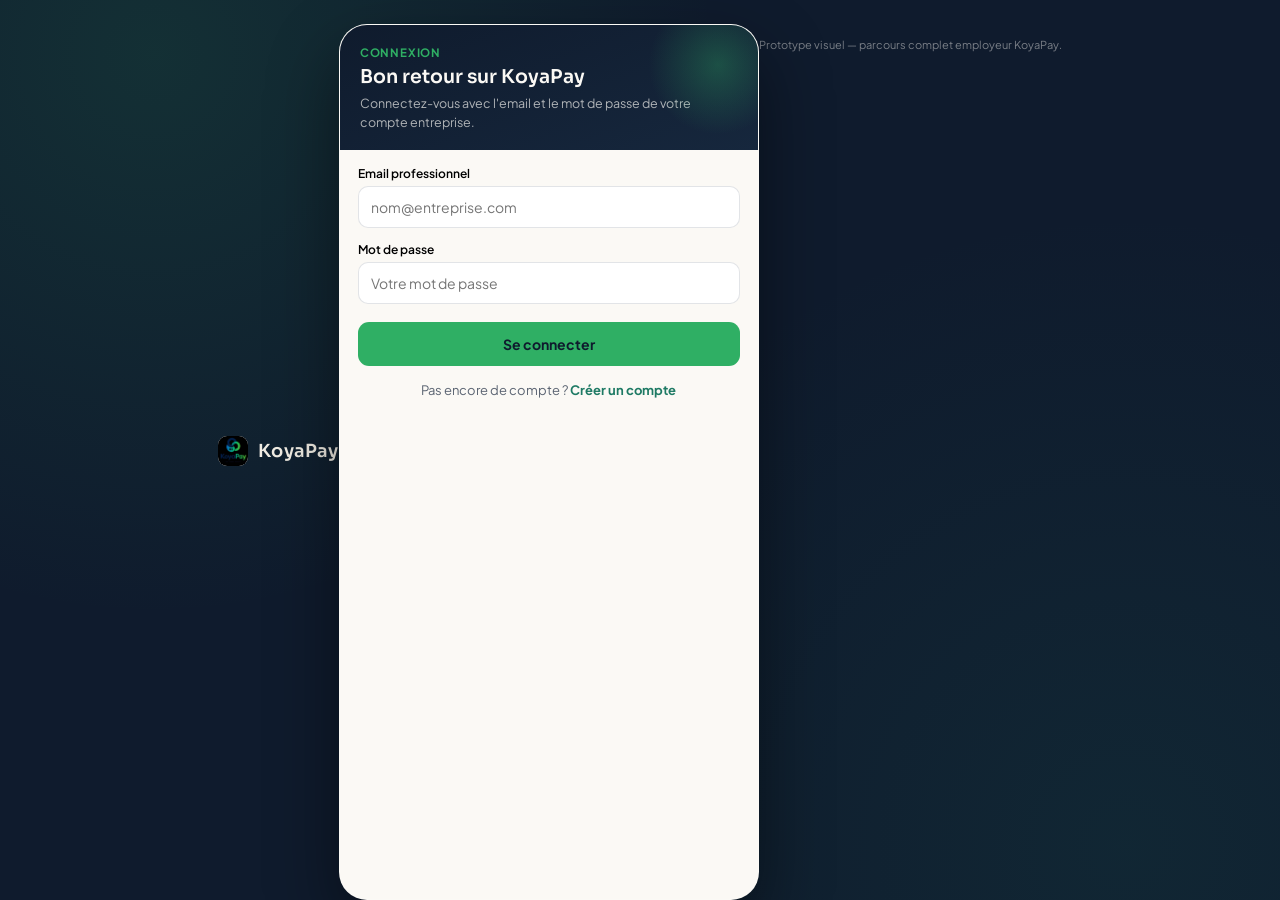
==== commit a2592beb: "Add files via upload" ====
--- a/app.html
+++ b/app.html
@@ -363,7 +363,7 @@
 </head>
 <body>
 
-<div class="brand"><img class="mark" src="koyapay-logo.png" alt="KoyaPay" style="width:30px;height:30px;border-radius:9px;object-fit:contain;background:#fff;"><div class="name">KoyaPay</div></div>
+<div class="brand"><img class="mark" src="[data-uri]" alt="KoyaPay" style="width:30px;height:30px;border-radius:9px;object-fit:contain;background:#fff;"><div class="name">KoyaPay</div></div>
 
 <div class="app">
 
@@ -797,7 +797,7 @@
 
     <div class="emp-pane" id="paneWa">
       <div class="wa-header">
-        <div class="wa-avatar" style="overflow:hidden; padding:2px;"><img src="koyapay-logo.png" alt="KoyaPay" style="width:100%;height:100%;object-fit:contain;"></div>
+        <div class="wa-avatar" style="overflow:hidden; padding:2px;"><img src="[data-uri]" alt="KoyaPay" style="width:100%;height:100%;object-fit:contain;"></div>
         <div><div class="n">KoyaPay</div><div class="s">Compte professionnel</div></div>
         <i class="fa-solid fa-phone"></i><i class="fa-solid fa-ellipsis-vertical"></i>
       </div>
@@ -816,7 +816,7 @@
     <div class="emp-pane" id="paneBulletin">
       <div class="payslip">
         <div class="payslip-head">
-          <div class="payslip-brand"><img class="mark" src="koyapay-logo.png" alt="KoyaPay" style="width:26px;height:26px;border-radius:8px;object-fit:contain;"><div class="n">KoyaPay</div></div>
+          <div class="payslip-brand"><img class="mark" src="[data-uri]" alt="KoyaPay" style="width:26px;height:26px;border-radius:8px;object-fit:contain;"><div class="n">KoyaPay</div></div>
           <div class="period">Bulletin de paie<strong>Août 2026</strong></div>
         </div>
         <div class="payslip-company"><b>ATLAS TEXTILE SARL</b> — Cotonou, Bénin<br>Contact : +229 01 97 12 34 56</div>
